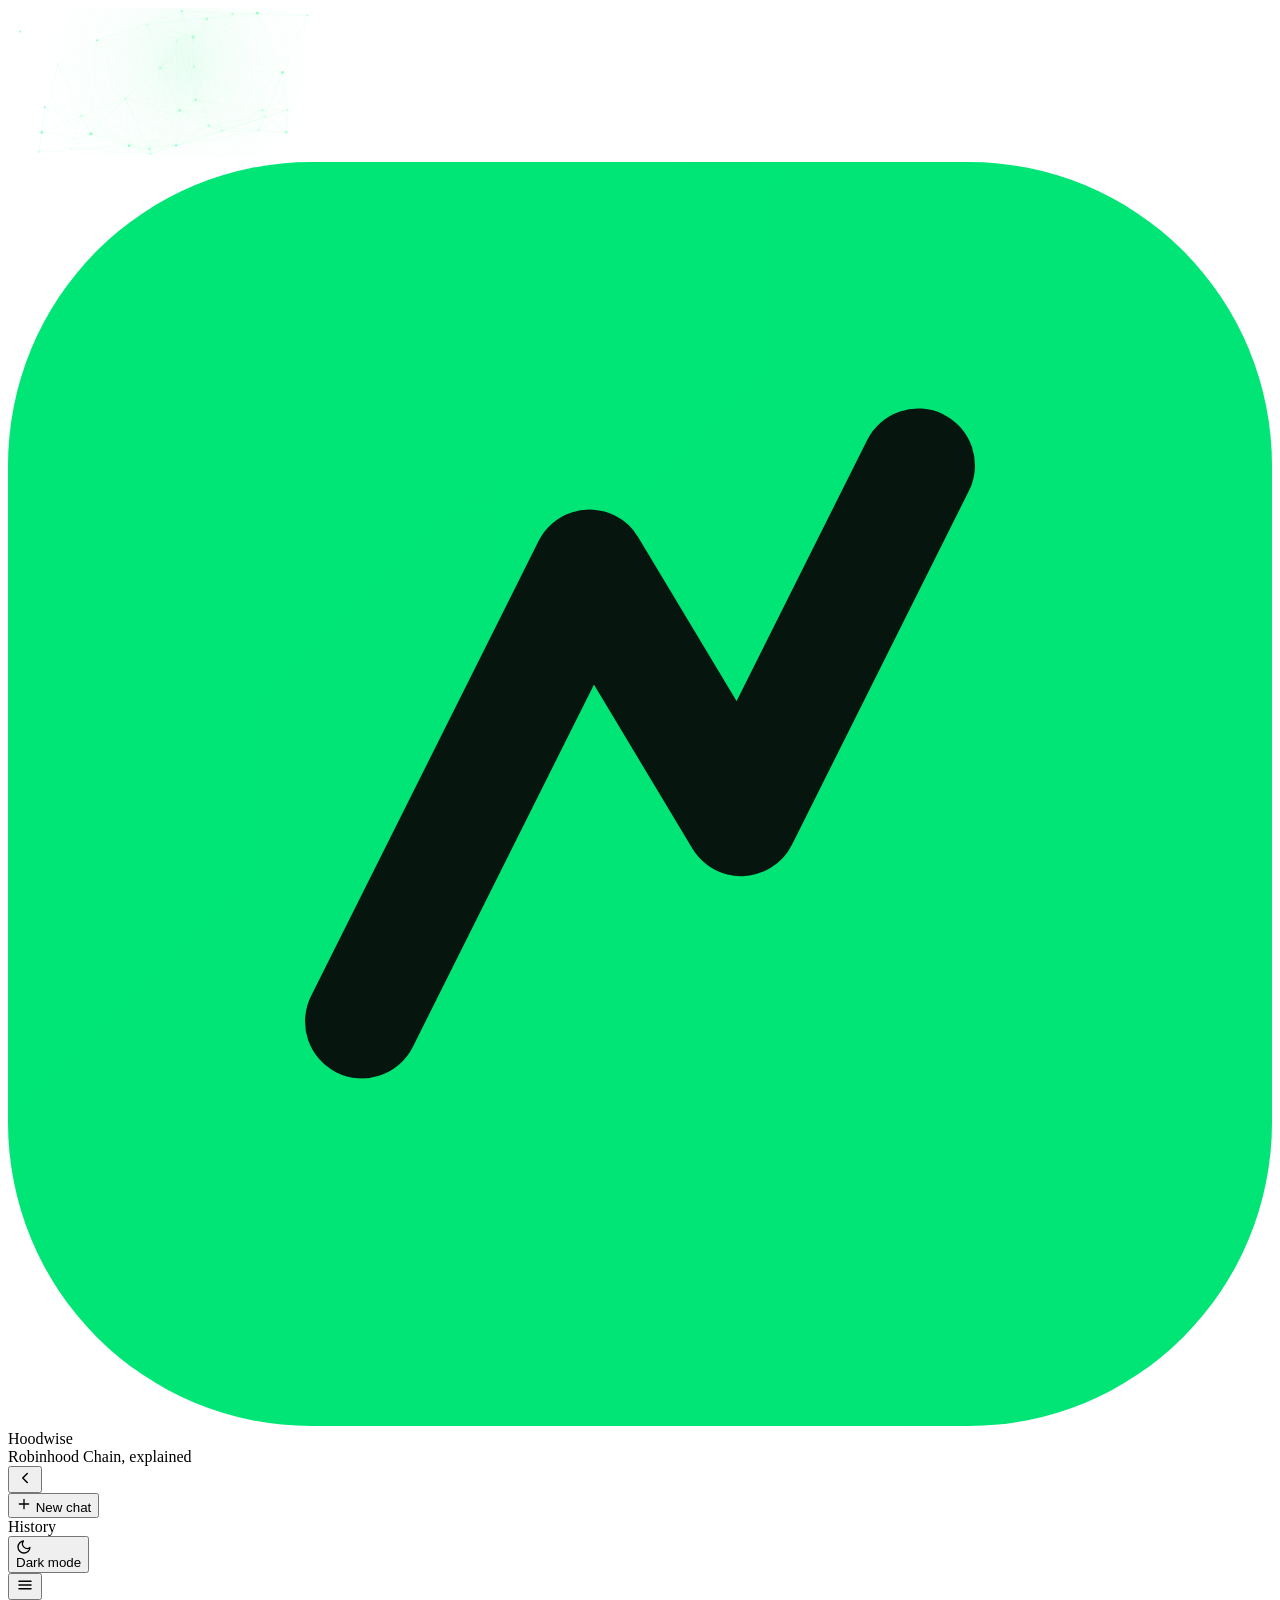
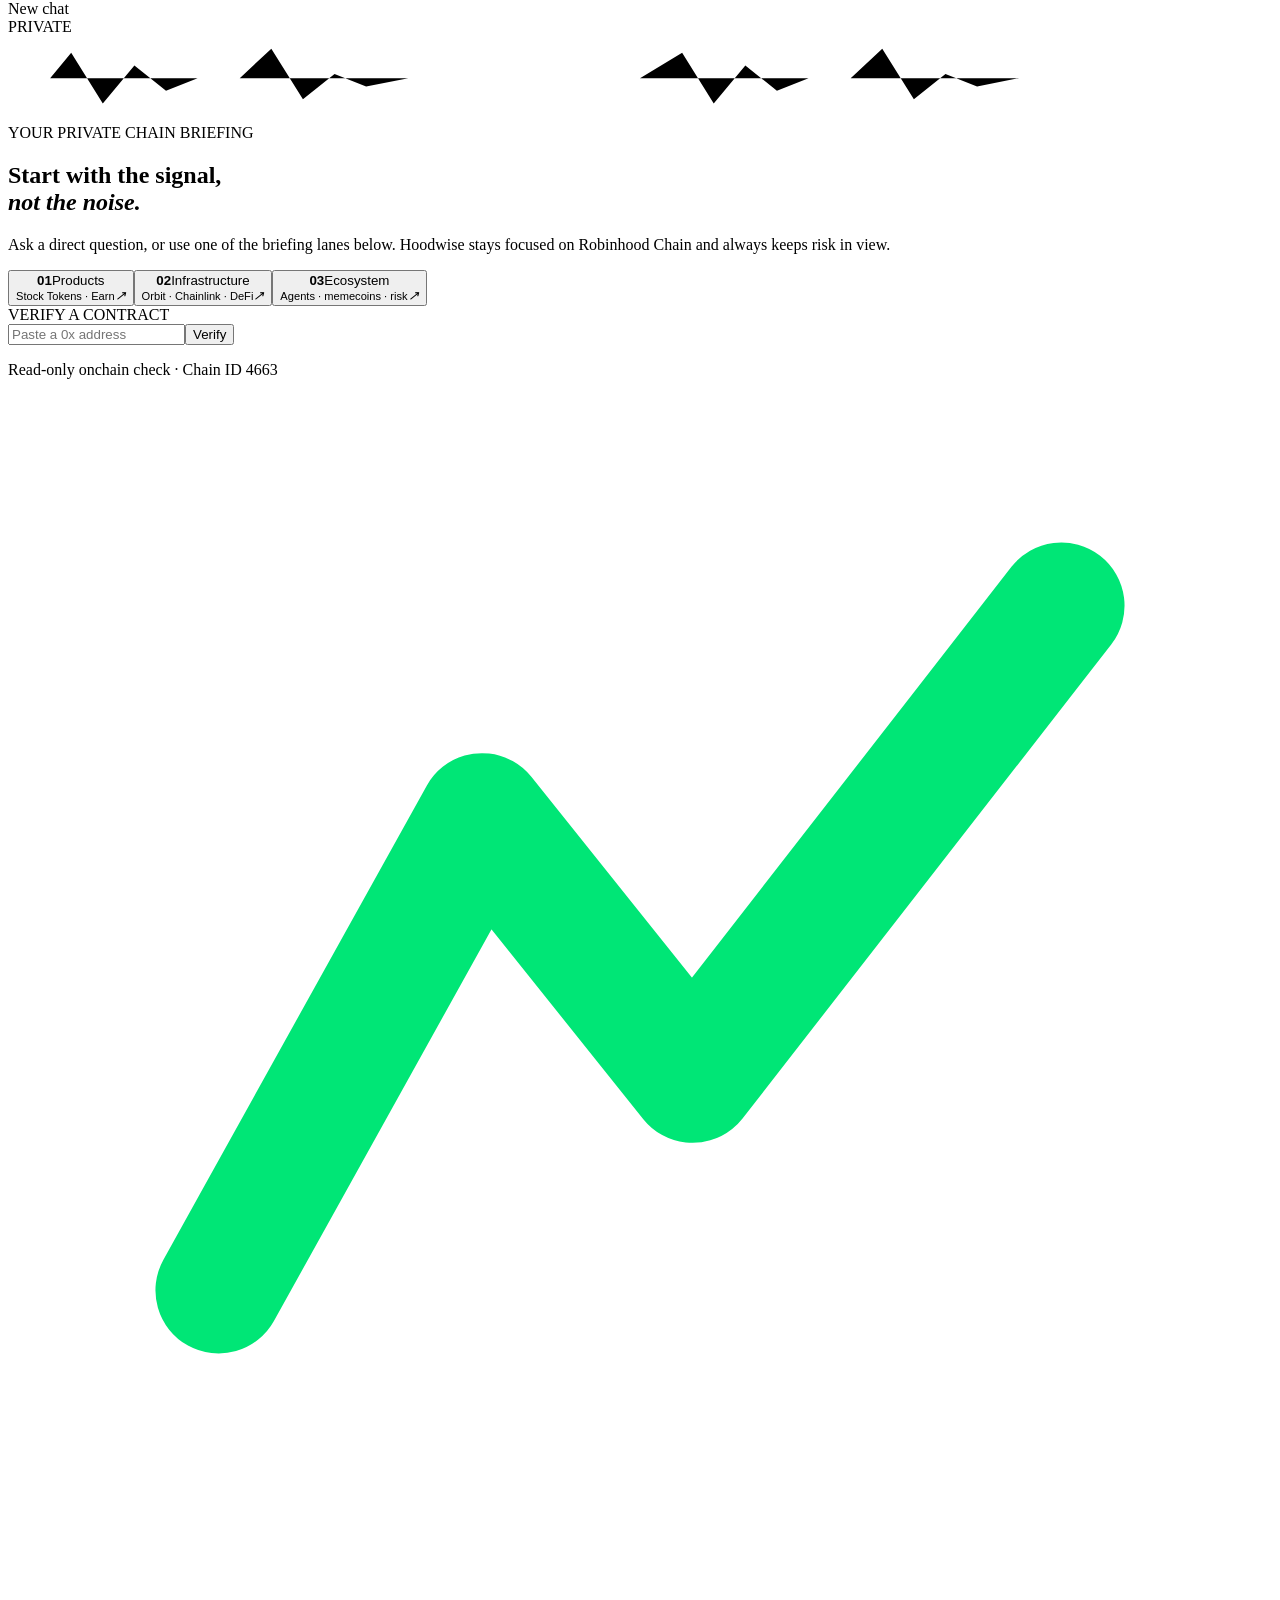
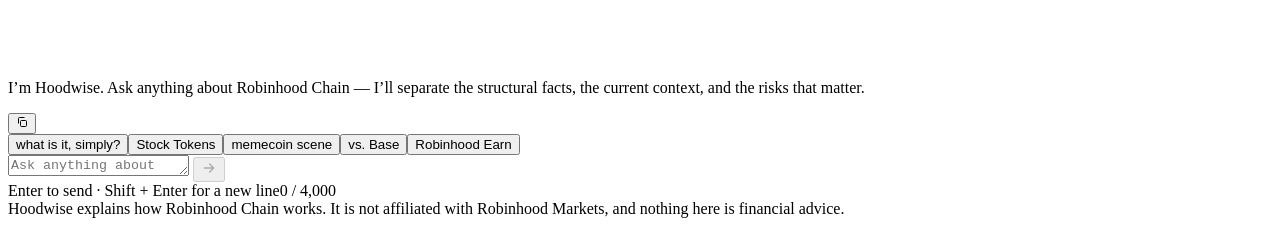
==== app/index.html @ b8c219e7 "Rename app.html to index.html" ====
<!DOCTYPE html>
<html lang="en" data-theme="dark">
<head>
<meta charset="UTF-8">
<meta name="viewport" content="width=device-width, initial-scale=1.0">
<meta name="virtual-protocol-site-verification" content="a6fea4a7f49a539a89cbaa86d7458dba">
<title>Hoodwise — Understand Robinhood Chain</title>
<link rel="icon" href="/hoodwise-mark.svg" type="image/svg+xml">
<link rel="preconnect" href="https://fonts.googleapis.com">
<link href="https://fonts.googleapis.com/css2?family=Space+Grotesk:wght@400;500;600;700&family=Inter:wght@400;500;600&family=JetBrains+Mono:wght@400;500&display=swap" rel="stylesheet">
<link rel="stylesheet" href="/shared.css">
<link rel="stylesheet" href="/styles.css">
<meta property="og:type" content="website">
<meta property="og:site_name" content="Hoodwise">
<meta property="og:title" content="Hoodwise — Your AI guide to Robinhood Chain">
<meta property="og:description" content="Ask clear, source-grounded questions about Robinhood Chain.">
<meta property="og:url" content="https://hoodwise.xyz/app">
<meta property="og:image" content="https://hoodwise.xyz/hoodwise-banner.png">
<meta property="og:image:alt" content="Hoodwise — Your AI guide to Robinhood Chain">
<meta name="twitter:card" content="summary_large_image">
<meta name="twitter:title" content="Hoodwise — Your AI guide to Robinhood Chain">
<meta name="twitter:description" content="Ask clear, source-grounded questions about Robinhood Chain.">
<meta name="twitter:image" content="https://hoodwise.xyz/hoodwise-banner.png"></head>
<body>
  <script src="/cursor.js"></script>
  <div class="app" id="app">
    <canvas class="ambient-field" id="ambientField" aria-hidden="true"></canvas>

    <!-- Sidebar -->
    <aside class="sidebar" id="sidebar">
      <div class="sidebar-header">
        <div class="brand">
          <a href="/" class="brand-home-link" title="Back to Hoodwise home" data-transition>
          <svg class="brand-mark" viewBox="0 0 100 100" aria-hidden="true">
            <rect width="100" height="100" rx="24" fill="url(#g1)"/>
            <path d="M28 68 L46 32 L58 52 L72 24" stroke="#06150e" stroke-width="9" fill="none" stroke-linecap="round" stroke-linejoin="round"/>
            <defs><linearGradient id="g1" x1="0" y1="0" x2="100" y2="100">
              <stop offset="0%" stop-color="#00e676"/>
              <stop offset="100%" stop-color="#0a5c34"/>
            </linearGradient></defs>
          </svg>
          </a>
          <div>
            <div class="brand-name">Hoodwise</div>
            <div class="brand-tag">Robinhood Chain, explained</div>
          </div>
        </div>
        <button class="icon-btn" id="collapseBtn" title="Collapse sidebar" aria-label="Collapse sidebar">
          <svg viewBox="0 0 24 24" width="18" height="18"><path d="M15 6l-6 6 6 6" stroke="currentColor" stroke-width="2" fill="none" stroke-linecap="round" stroke-linejoin="round"/></svg>
        </button>
      </div>

      <button class="new-chat-btn" id="newChatBtn">
        <svg viewBox="0 0 24 24" width="16" height="16"><path d="M12 5v14M5 12h14" stroke="currentColor" stroke-width="2" stroke-linecap="round"/></svg>
        New chat
      </button>

      <div class="history-label">History</div>
      <div class="history-list" id="historyList"></div>

      <div class="sidebar-footer">
        <button class="theme-toggle" id="themeToggle" title="Toggle theme">
          <svg id="themeIconMoon" viewBox="0 0 24 24" width="16" height="16"><path d="M21 12.8A9 9 0 1 1 11.2 3a7 7 0 0 0 9.8 9.8z" stroke="currentColor" stroke-width="2" fill="none" stroke-linecap="round" stroke-linejoin="round"/></svg>
          <svg id="themeIconSun" viewBox="0 0 24 24" width="16" height="16" style="display:none"><circle cx="12" cy="12" r="4" stroke="currentColor" stroke-width="2" fill="none"/><path d="M12 2v2M12 20v2M4.9 4.9l1.4 1.4M17.7 17.7l1.4 1.4M2 12h2M20 12h2M4.9 19.1l1.4-1.4M17.7 6.3l1.4-1.4" stroke="currentColor" stroke-width="2" stroke-linecap="round"/></svg>
          <span id="themeLabel">Dark mode</span>
        </button>
      </div>
    </aside>

    <!-- Main -->
    <main class="main">
      <header class="topbar">
        <button class="icon-btn mobile-only" id="expandBtn" title="Show history" aria-label="Show history">
          <svg viewBox="0 0 24 24" width="18" height="18"><path d="M4 7h16M4 12h16M4 17h16" stroke="currentColor" stroke-width="2" stroke-linecap="round"/></svg>
        </button>
        <div class="topbar-title">
          <span id="conversationTitle">New chat</span>
        </div>
        <div class="topbar-presence" aria-label="Private browser session"><i></i><span>PRIVATE</span></div>
        <div class="ledger" aria-hidden="true">
          <svg viewBox="0 0 600 40" preserveAspectRatio="none">
            <g class="ledger-track">
              <path d="M0,20 L20,20 L30,8 L45,32 L60,14 L75,26 L90,20 L110,20 L125,6 L140,30 L155,18 L170,24 L190,20 L300,20 L320,8 L335,32 L350,14 L365,26 L380,20 L400,20 L415,6 L430,30 L445,18 L460,24 L480,20 L600,20"/>
              <path d="M0,20 L20,20 L30,8 L45,32 L60,14 L75,26 L90,20 L110,20 L125,6 L140,30 L155,18 L170,24 L190,20 L300,20 L320,8 L335,32 L350,14 L365,26 L380,20 L400,20 L415,6 L430,30 L445,18 L460,24 L480,20 L600,20" transform="translate(600,0)"/>
            </g>
          </svg>
        </div>
      </header>

      <div class="messages" id="messages"></div>

      <div class="chips" id="chips">
        <button class="chip" data-q="What is Robinhood Chain in simple terms?">what is it, simply?</button>
        <button class="chip" data-q="What are Stock Tokens and how do they work?">Stock Tokens</button>
        <button class="chip" data-q="Tell me about the memecoin scene on Robinhood Chain">memecoin scene</button>
        <button class="chip" data-q="How is Robinhood Chain different from Base?">vs. Base</button>
        <button class="chip" data-q="What is Robinhood Earn and is it safe?">Robinhood Earn</button>
      </div>

      <form class="inputbar" id="inputForm">
        <textarea class="input" id="input" rows="1" maxlength="4000" aria-describedby="composerMeta" placeholder="Ask anything about Robinhood Chain..."></textarea>
        <button class="send-btn" id="sendBtn" type="submit" aria-label="Send message">
          <svg viewBox="0 0 24 24" width="16" height="16"><path d="M5 12h14M13 6l6 6-6 6" stroke="currentColor" stroke-width="2" fill="none" stroke-linecap="round" stroke-linejoin="round"/></svg>
        </button>
      </form>
      <div class="composer-meta" id="composerMeta"><span>Enter to send · Shift + Enter for a new line</span><span id="charCount">0 / 4,000</span></div>
      <div class="disclaimer">Hoodwise explains how Robinhood Chain works. It is not affiliated with Robinhood Markets, and nothing here is financial advice.</div>
    </main>
  </div>

  <div class="hw-page-transition" id="pageTransition"></div>
  <div class="interaction-status" id="interactionStatus" role="status" aria-live="polite"></div>
  <script src="/app.js"></script>
</body>
</html>
---- shared.css ----
/* Custom cursor — only active when hw-custom-cursor class is set by cursor.js
   (i.e. never on touch devices, never when reduced-motion is requested) */
.hw-custom-cursor, .hw-custom-cursor * { cursor: none !important; }

.hw-cursor-dot, .hw-cursor-ring {
  position: fixed;
  top: 0; left: 0;
  pointer-events: none;
  z-index: 9999;
  border-radius: 50%;
  transform: translate(-100px, -100px);
  will-change: transform;
}
.hw-cursor-dot {
  width: 6px; height: 6px;
  background: var(--primary, #00e676);
  margin: -3px 0 0 -3px;
  box-shadow: 0 0 10px rgba(0,230,118,0.7);
}
.hw-cursor-ring {
  width: 34px; height: 34px;
  margin: -17px 0 0 -17px;
  border: 1.5px solid rgba(0,230,118,0.55);
  transition: width 0.2s ease, height 0.2s ease, margin 0.2s ease, border-color 0.2s ease, background 0.2s ease;
}
.hw-cursor-ring.hw-cursor-hover {
  width: 52px; height: 52px;
  margin: -26px 0 0 -26px;
  background: rgba(0,230,118,0.08);
  border-color: var(--primary, #00e676);
}
.hw-cursor-ring.hw-cursor-down {
  width: 26px; height: 26px;
  margin: -13px 0 0 -13px;
}

/* Reveal-on-scroll utility, used across the landing page */
.hw-reveal {
  opacity: 0;
  transform: translateY(22px);
  transition: opacity 0.7s cubic-bezier(0.16,1,0.3,1), transform 0.7s cubic-bezier(0.16,1,0.3,1);
}
.hw-reveal.hw-visible {
  opacity: 1;
  transform: translateY(0);
}
@media (prefers-reduced-motion: reduce) {
  .hw-reveal { opacity: 1; transform: none; transition: none; }
}

/* Smooth fade transition when navigating between landing <-> app */
.hw-page-transition {
  position: fixed; inset: 0; z-index: 9998;
  background: var(--bg, #060f0b);
  opacity: 0;
  pointer-events: none;
  transition: opacity 0.38s ease;
}
.hw-page-transition.hw-transition-active {
  opacity: 1;
  pointer-events: all;
}

/* Page load fade-in (avoids an abrupt flash when a page is entered via transition) */
body { animation: hwPageIn 0.35s ease; }
@keyframes hwPageIn { from { opacity: 0; } to { opacity: 1; } }

/* Keyboard-accessible focus states, styled to match the brand rather than the
   browser default, visible only for keyboard users (not on mouse click) */
:focus { outline: none; }
:focus-visible {
  outline: 2px solid var(--primary, #00e676);
  outline-offset: 2px;
  border-radius: 4px;
}
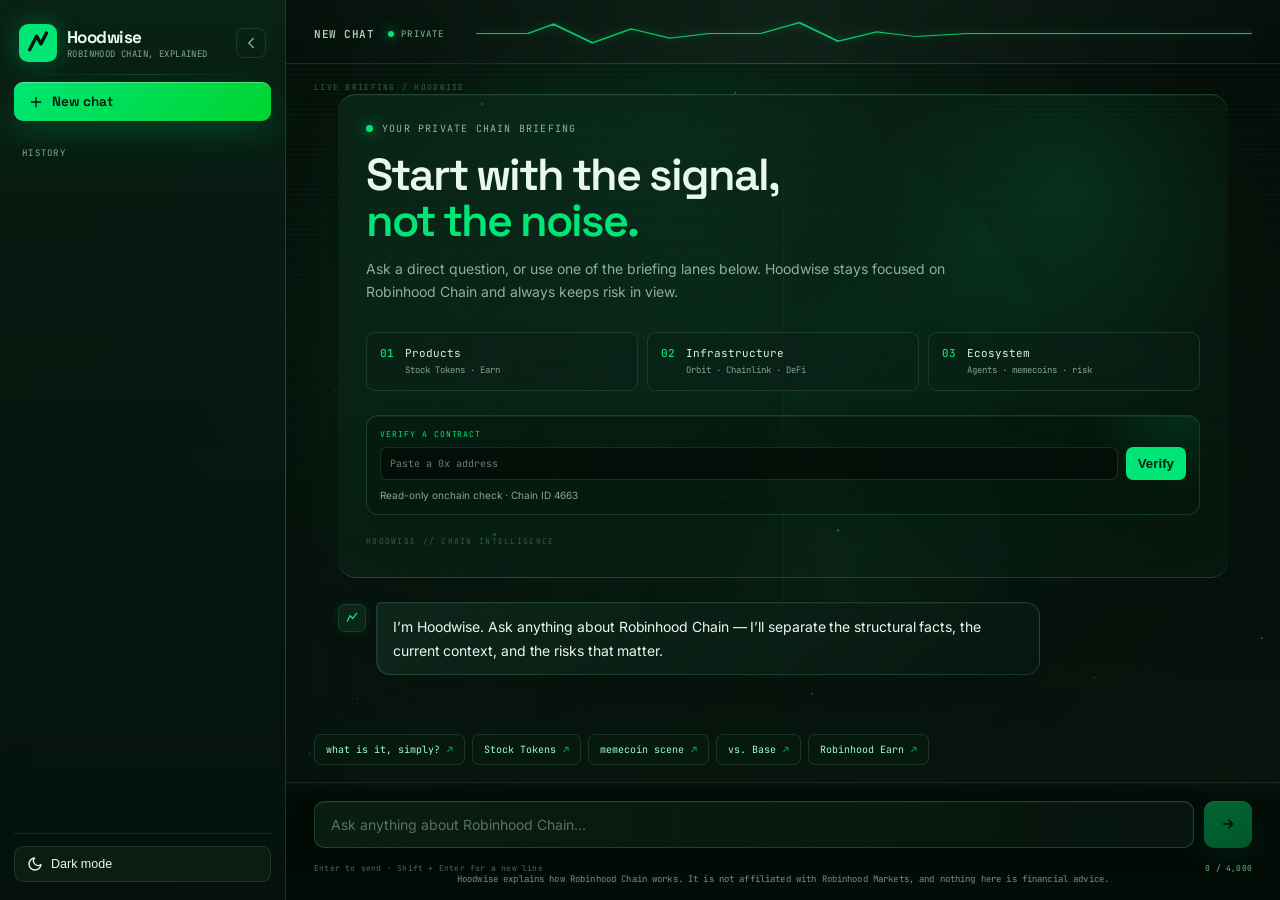
==== commit 54764ac4: "fix: use relative paths for styles.css and app.js" ====
--- a/app/index.html
+++ b/app/index.html
@@ -9,7 +9,7 @@
 <link rel="preconnect" href="https://fonts.googleapis.com">
 <link href="https://fonts.googleapis.com/css2?family=Space+Grotesk:wght@400;500;600;700&family=Inter:wght@400;500;600&family=JetBrains+Mono:wght@400;500&display=swap" rel="stylesheet">
 <link rel="stylesheet" href="/shared.css">
-<link rel="stylesheet" href="/styles.css">
+<link rel="stylesheet" href="./styles.css">
 <meta property="og:type" content="website">
 <meta property="og:site_name" content="Hoodwise">
 <meta property="og:title" content="Hoodwise — Your AI guide to Robinhood Chain">
@@ -110,6 +110,6 @@
 
   <div class="hw-page-transition" id="pageTransition"></div>
   <div class="interaction-status" id="interactionStatus" role="status" aria-live="polite"></div>
-  <script src="/app.js"></script>
+  <script src="./app.js"></script>
 </body>
 </html>
--- a/app/styles.css
+++ b/app/styles.css
@@ -0,0 +1,2805 @@
+* {
+    box-sizing: border-box;
+    margin: 0;
+    padding: 0;
+}
+
+:root[data-theme="dark"] {
+    --bg: #060f0b;
+    --bg-2: #0a1712;
+    --surface: #0d1c15;
+    --surface-2: #13291e;
+    --border: #1e3b2c;
+    --primary: #00e676;
+    --primary-dim: #00c805;
+    --mint: #9effcb;
+    --text: #eaf7f0;
+    --text-muted: #7fa695;
+    --shadow: 0 20px 60px rgba(0,0,0,0.45);
+}
+
+:root[data-theme="light"] {
+    --bg: #f4faf6;
+    --bg-2: #ffffff;
+    --surface: #ffffff;
+    --surface-2: #eaf6ef;
+    --border: #d4e9dd;
+    --primary: #00b34d;
+    --primary-dim: #00a344;
+    --mint: #0a8a4a;
+    --text: #0d2118;
+    --text-muted: #567a68;
+    --shadow: 0 12px 40px rgba(0,80,40,0.08);
+}
+
+html, body {
+    height: 100%;
+    background: var(--bg);
+    color: var(--text);
+    font-family: 'Inter', sans-serif;
+    transition: background 0.25s ease, color 0.25s ease;
+}
+
+.app {
+    display: flex;
+    height: 100vh;
+    overflow: hidden;
+}
+
+/* ================= Sidebar ================= */
+.sidebar {
+    width: 272px;
+    flex-shrink: 0;
+    background: var(--bg-2);
+    border-right: 1px solid var(--border);
+    display: flex;
+    flex-direction: column;
+    padding: 18px 14px;
+    transition: margin-left 0.25s ease;
+}
+
+.sidebar.collapsed {
+    margin-left: -272px;
+}
+
+.sidebar-header {
+    display: flex;
+    align-items: center;
+    justify-content: space-between;
+    padding: 4px 4px 18px;
+}
+
+.brand {
+    display: flex;
+    align-items: center;
+    gap: 10px;
+}
+
+.brand-mark {
+    width: 34px;
+    height: 34px;
+    filter: drop-shadow(0 0 12px rgba(0,230,118,0.3));
+}
+
+.brand-name {
+    font-family: 'Space Grotesk', sans-serif;
+    font-weight: 700;
+    font-size: 16px;
+    letter-spacing: -0.01em;
+}
+
+.brand-tag {
+    font-size: 11px;
+    color: var(--text-muted);
+    font-family: 'JetBrains Mono', monospace;
+}
+
+.icon-btn {
+    background: transparent;
+    border: 1px solid var(--border);
+    border-radius: 8px;
+    color: var(--text-muted);
+    width: 30px;
+    height: 30px;
+    display: flex;
+    align-items: center;
+    justify-content: center;
+    cursor: pointer;
+    transition: border-color 0.15s, color 0.15s;
+}
+
+.icon-btn:hover {
+    border-color: var(--primary-dim);
+    color: var(--primary);
+}
+
+.new-chat-btn {
+    display: flex;
+    align-items: center;
+    gap: 8px;
+    background: linear-gradient(135deg, var(--primary), var(--primary-dim));
+    color: #06150e;
+    border: none;
+    border-radius: 10px;
+    padding: 10px 14px;
+    font-family: 'Space Grotesk', sans-serif;
+    font-weight: 600;
+    font-size: 13.5px;
+    cursor: pointer;
+    margin-bottom: 16px;
+    transition: filter 0.15s, transform 0.1s;
+}
+
+.new-chat-btn:hover {
+    filter: brightness(1.08);
+}
+
+.new-chat-btn:active {
+    transform: scale(0.98);
+}
+
+.history-label {
+    font-family: 'JetBrains Mono', monospace;
+    font-size: 10.5px;
+    letter-spacing: 0.08em;
+    text-transform: uppercase;
+    color: var(--text-muted);
+    padding: 4px 8px 8px;
+}
+
+.history-list {
+    flex: 1;
+    overflow-y: auto;
+    display: flex;
+    flex-direction: column;
+    gap: 4px;
+}
+
+.history-item {
+    display: flex;
+    align-items: center;
+    justify-content: space-between;
+    gap: 6px;
+    padding: 9px 10px;
+    border-radius: 8px;
+    cursor: pointer;
+    font-size: 13px;
+    color: var(--text-muted);
+    transition: background 0.15s, color 0.15s;
+}
+
+.history-item:hover {
+    background: var(--surface-2);
+    color: var(--text);
+}
+
+.history-item.active {
+    background: var(--surface-2);
+    color: var(--primary);
+    border-left: 2px solid var(--primary);
+}
+
+.history-item .title {
+    overflow: hidden;
+    text-overflow: ellipsis;
+    white-space: nowrap;
+    flex: 1;
+}
+
+.history-item .delete-btn {
+    opacity: 0;
+    background: none;
+    border: none;
+    color: var(--text-muted);
+    cursor: pointer;
+    font-size: 14px;
+    flex-shrink: 0;
+    line-height: 1;
+}
+
+.history-item:hover .delete-btn {
+    opacity: 1;
+}
+
+.history-item .delete-btn:hover {
+    color: #ff6b6b;
+}
+
+.history-empty {
+    color: var(--text-muted);
+    font-size: 12.5px;
+    padding: 10px;
+    font-style: italic;
+}
+
+.sidebar-footer {
+    padding-top: 12px;
+    border-top: 1px solid var(--border);
+    margin-top: 8px;
+}
+
+.theme-toggle {
+    display: flex;
+    align-items: center;
+    gap: 8px;
+    width: 100%;
+    background: var(--surface);
+    border: 1px solid var(--border);
+    border-radius: 9px;
+    padding: 9px 12px;
+    color: var(--text);
+    font-size: 12.5px;
+    cursor: pointer;
+    transition: border-color 0.15s;
+}
+
+.theme-toggle:hover {
+    border-color: var(--primary-dim);
+}
+
+/* ================= Main ================= */
+.main {
+    flex: 1;
+    display: flex;
+    flex-direction: column;
+    min-width: 0;
+}
+
+.topbar {
+    display: flex;
+    align-items: center;
+    gap: 14px;
+    padding: 16px 24px 10px;
+    border-bottom: 1px solid var(--border);
+    flex-shrink: 0;
+}
+
+.mobile-only {
+    display: none;
+}
+
+.topbar-title {
+    font-family: 'Space Grotesk', sans-serif;
+    font-weight: 600;
+    font-size: 14.5px;
+    color: var(--text-muted);
+    white-space: nowrap;
+    overflow: hidden;
+    text-overflow: ellipsis;
+}
+
+/* Signature "pulse ledger" animation strip */
+.ledger {
+    flex: 1;
+    height: 28px;
+    overflow: hidden;
+}
+
+.ledger svg {
+    width: 200%;
+    height: 100%;
+    display: block;
+}
+
+.ledger path {
+    fill: none;
+    stroke: var(--primary);
+    stroke-width: 1.5;
+    filter: drop-shadow(0 0 4px rgba(0,230,118,0.5));
+}
+
+.ledger-track {
+    animation: scrollLedger 9s linear infinite;
+}
+
+@keyframes scrollLedger {
+    from {
+        transform: translateX(0);
+    }
+
+    to {
+        transform: translateX(-50%);
+    }
+}
+
+.messages {
+    flex: 1;
+    overflow-y: auto;
+    padding: 22px 24px 10px;
+    display: flex;
+    flex-direction: column;
+    gap: 16px;
+    scroll-behavior: smooth;
+}
+
+.messages::-webkit-scrollbar {
+    width: 6px;
+}
+
+.messages::-webkit-scrollbar-thumb {
+    background: var(--border);
+    border-radius: 3px;
+}
+
+.brand-home-link {
+    display: flex;
+    line-height: 0;
+}
+
+.brand-home-link .brand-mark {
+    transition: transform 0.2s ease, filter 0.2s ease;
+}
+
+.brand-home-link:hover .brand-mark {
+    transform: scale(1.06);
+    filter: drop-shadow(0 0 16px rgba(0,230,118,0.5));
+}
+
+.row {
+    display: flex;
+    gap: 10px;
+    max-width: 100%;
+    animation: riseIn 0.45s cubic-bezier(0.16,1,0.3,1);
+}
+
+@keyframes riseIn {
+    from {
+        opacity: 0;
+        transform: translateY(10px) scale(0.99);
+    }
+
+    to {
+        opacity: 1;
+        transform: translateY(0) scale(1);
+    }
+}
+
+.row.user {
+    justify-content: flex-end;
+}
+
+.avatar {
+    width: 28px;
+    height: 28px;
+    border-radius: 8px;
+    background: var(--surface-2);
+    border: 1px solid var(--border);
+    flex-shrink: 0;
+    display: flex;
+    align-items: center;
+    justify-content: center;
+    margin-top: 2px;
+}
+
+.avatar svg {
+    width: 14px;
+    height: 14px;
+}
+
+.bubble {
+    max-width: 74%;
+    padding: 12px 15px;
+    border-radius: 13px;
+    font-size: 14.5px;
+    line-height: 1.6;
+    white-space: pre-wrap;
+    box-shadow: var(--shadow);
+}
+
+.row.bot .bubble {
+    background: var(--surface);
+    border: 1px solid var(--border);
+    border-left: 2px solid var(--primary-dim);
+    border-radius: 4px 13px 13px 13px;
+    position: relative;
+    padding-right: 34px;
+}
+
+.copy-btn {
+    position: absolute;
+    top: 8px;
+    right: 8px;
+    width: 22px;
+    height: 22px;
+    display: flex;
+    align-items: center;
+    justify-content: center;
+    background: transparent;
+    border: 1px solid transparent;
+    border-radius: 6px;
+    color: var(--text-muted);
+    cursor: pointer;
+    opacity: 0;
+    transition: opacity 0.15s, border-color 0.15s, color 0.15s;
+}
+
+.row.bot .bubble:hover .copy-btn {
+    opacity: 1;
+}
+
+.copy-btn:hover {
+    border-color: var(--border);
+    color: var(--primary);
+}
+
+.copy-btn.copied {
+    color: var(--primary);
+    opacity: 1;
+}
+
+.row.user .bubble {
+    background: linear-gradient(135deg, rgba(0,230,118,0.16), rgba(0,230,118,0.05));
+    border: 1px solid rgba(0,230,118,0.3);
+    border-radius: 13px 4px 13px 13px;
+    color: var(--mint);
+    box-shadow: none;
+}
+
+.sources {
+    display: flex;
+    flex-wrap: wrap;
+    gap: 6px;
+    margin-top: 9px;
+}
+
+.source-chip {
+    display: inline-flex;
+    align-items: center;
+    gap: 5px;
+    font-family: 'JetBrains Mono', monospace;
+    font-size: 10.5px;
+    padding: 5px 9px;
+    border-radius: 20px;
+    background: var(--surface-2);
+    border: 1px solid var(--border);
+    color: var(--primary);
+    text-decoration: none;
+    transition: border-color 0.15s;
+}
+
+.source-chip:hover {
+    border-color: var(--primary-dim);
+}
+
+/* Thinking indicator: waveform pulse, not dots/spinner */
+.thinking {
+    display: flex;
+    align-items: center;
+    gap: 8px;
+    padding: 3px 2px;
+}
+
+.thinking svg {
+    width: 48px;
+    height: 18px;
+}
+
+.thinking path {
+    fill: none;
+    stroke: var(--primary);
+    stroke-width: 2;
+    stroke-linecap: round;
+    stroke-dasharray: 40;
+    animation: thinkPulse 1.1s ease-in-out infinite;
+    filter: drop-shadow(0 0 5px rgba(0,230,118,0.6));
+}
+
+@keyframes thinkPulse {
+    0% {
+        stroke-dashoffset: 40;
+        opacity: 0.35;
+    }
+
+    50% {
+        stroke-dashoffset: 0;
+        opacity: 1;
+    }
+
+    100% {
+        stroke-dashoffset: -40;
+        opacity: 0.35;
+    }
+}
+
+.thinking-label {
+    font-family: 'JetBrains Mono', monospace;
+    font-size: 11px;
+    color: var(--text-muted);
+}
+
+.chips {
+    display: flex;
+    flex-wrap: wrap;
+    gap: 8px;
+    padding: 4px 24px 14px;
+    flex-shrink: 0;
+}
+
+.chip {
+    font-family: 'JetBrains Mono', monospace;
+    font-size: 11.5px;
+    padding: 7px 13px;
+    border-radius: 20px;
+    background: var(--surface);
+    border: 1px solid var(--border);
+    color: var(--mint);
+    cursor: pointer;
+    transition: border-color 0.15s, background 0.15s, transform 0.1s;
+}
+
+.chip:hover {
+    border-color: var(--primary-dim);
+    background: var(--surface-2);
+}
+
+.chip:active {
+    transform: scale(0.97);
+}
+
+.inputbar {
+    display: flex;
+    gap: 10px;
+    padding: 12px 24px;
+    border-top: 1px solid var(--border);
+    flex-shrink: 0;
+}
+
+.input {
+    flex: 1;
+    background: var(--surface);
+    border: 1px solid var(--border);
+    border-radius: 13px;
+    padding: 13px 15px;
+    color: var(--text);
+    font-family: 'Inter', sans-serif;
+    font-size: 14px;
+    outline: none;
+    resize: none;
+    max-height: 140px;
+    transition: border-color 0.15s;
+}
+
+.input:focus {
+    border-color: var(--primary-dim);
+}
+
+.send-btn {
+    background: linear-gradient(135deg, var(--primary), var(--primary-dim));
+    color: #06150e;
+    border: none;
+    border-radius: 13px;
+    width: 46px;
+    display: flex;
+    align-items: center;
+    justify-content: center;
+    cursor: pointer;
+    transition: filter 0.15s, transform 0.1s;
+    flex-shrink: 0;
+}
+
+.send-btn:hover {
+    filter: brightness(1.08);
+}
+
+.send-btn:active {
+    transform: scale(0.95);
+}
+
+.send-btn:disabled {
+    opacity: 0.4;
+    cursor: not-allowed;
+}
+
+.disclaimer {
+    text-align: center;
+    font-size: 11px;
+    color: var(--text-muted);
+    padding: 0 24px 14px;
+    flex-shrink: 0;
+}
+
+/* ================= Mobile ================= */
+@media (max-width: 780px) {
+    .sidebar {
+        position: fixed;
+        z-index: 20;
+        height: 100vh;
+        box-shadow: var(--shadow);
+    }
+
+    .sidebar.collapsed {
+        margin-left: -272px;
+    }
+
+    .sidebar:not(.collapsed) {
+        margin-left: 0;
+    }
+
+    .mobile-only {
+        display: flex;
+    }
+
+    .bubble {
+        max-width: 88%;
+    }
+}
+
+/* ===== Hoodwise briefing interface refinement ===== */
+:root[data-theme="dark"] {
+    --bg: #050d09;
+    --bg-2: #08150f;
+    --surface: rgba(13,31,22,.86);
+    --surface-2: #10251a;
+    --border: rgba(130,211,160,.16);
+    --text-muted: #86a895;
+    --shadow: 0 24px 70px rgba(0,0,0,.34);
+}
+
+.app {
+    background: radial-gradient(900px 560px at 62% 15%, rgba(0,230,118,.055), transparent 64%), var(--bg);
+}
+
+.sidebar {
+    width: 286px;
+    padding: 18px 14px;
+    background: linear-gradient(180deg, rgba(8,22,15,.98), rgba(6,14,10,.98));
+    border-color: rgba(142,231,176,.14);
+}
+
+.sidebar.collapsed {
+    margin-left: -286px;
+}
+
+.brand-mark {
+    width: 38px;
+    height: 38px
+}
+
+.brand-name {
+    font-size: 17px;
+    letter-spacing: -.03em
+}
+
+.brand-tag {
+    font-size: 9px;
+    letter-spacing: .045em;
+    text-transform: uppercase;
+    line-height: 1.4
+}
+
+.sidebar-header {
+    padding: 6px 5px 20px
+}
+
+.new-chat-btn {
+    border-radius: 9px;
+    box-shadow: 0 12px 30px rgba(0,230,118,.12);
+    padding: 11px 14px
+}
+
+.history-label {
+    font-size: 9px;
+    letter-spacing: .14em;
+    padding-top: 10px
+}
+
+.history-item {
+    border: 1px solid transparent;
+    border-radius: 8px
+}
+
+.history-item.active {
+    border-color: rgba(0,230,118,.17);
+    border-left: 2px solid var(--primary)
+}
+
+.sidebar-footer {
+    border-color: rgba(142,231,176,.12)
+}
+
+.main {
+    position: relative;
+}
+
+.main::before {
+    content: '';
+    position: absolute;
+    inset: 0;
+    pointer-events: none;
+    background: linear-gradient(180deg,rgba(0,230,118,.025),transparent 22%);
+}
+
+.topbar {
+    position: relative;
+    padding: 15px 28px 11px;
+    border-color: rgba(142,231,176,.13);
+    background: rgba(5,13,9,.38)
+}
+
+.topbar-title {
+    font: 600 11px 'JetBrains Mono',monospace;
+    letter-spacing: .08em;
+    text-transform: uppercase;
+    color: #b1cfbd
+}
+
+.ledger {
+    height: 31px
+}
+
+.ledger path {
+    stroke-width: 1.3;
+    opacity: .84
+}
+
+.messages {
+    position: relative;
+    padding: 42px clamp(24px,5vw,76px) 16px;
+    gap: 18px
+}
+
+.row {
+    max-width: 890px
+}
+
+.row.bot .bubble {
+    background: linear-gradient(145deg,rgba(16,40,28,.88),rgba(9,24,17,.88));
+    border-left-color: var(--primary);
+    border-radius: 5px 14px 14px 14px
+}
+
+.bubble {
+    font-size: 14px;
+    line-height: 1.68
+}
+
+.avatar {
+    background: rgba(16,41,29,.84);
+    border-color: rgba(0,230,118,.18);
+    border-radius: 7px
+}
+
+.row.user .bubble {
+    background: linear-gradient(145deg,rgba(0,230,118,.18),rgba(0,230,118,.055));
+}
+
+.welcome-brief {
+    max-width: 890px;
+    padding: 16px 0 23px;
+    border-bottom: 1px solid rgba(142,231,176,.13);
+    margin-bottom: 2px
+}
+
+.welcome-eyebrow {
+    display: flex;
+    align-items: center;
+    gap: 9px;
+    color: #8cb9a0;
+    font: 10px 'JetBrains Mono',monospace;
+    letter-spacing: .12em
+}
+
+.welcome-eyebrow span {
+    width: 7px;
+    height: 7px;
+    border-radius: 50%;
+    background: var(--primary);
+    box-shadow: 0 0 14px var(--primary)
+}
+
+.welcome-brief h1 {
+    font: 600 clamp(30px,3.5vw,48px)/1.02 'Space Grotesk',sans-serif;
+    letter-spacing: -.045em;
+    margin: 17px 0 14px
+}
+
+.welcome-brief h1 em {
+    font-style: normal;
+    color: var(--primary)
+}
+
+.welcome-brief>p {
+    max-width: 610px;
+    color: #8eb09d;
+    font-size: 14px;
+    line-height: 1.65
+}
+
+.welcome-lanes {
+    display: grid;
+    grid-template-columns: repeat(3,1fr);
+    gap: 9px;
+    margin-top: 28px
+}
+
+.welcome-lanes>div {
+    display: flex;
+    gap: 11px;
+    padding: 13px;
+    border: 1px solid rgba(142,231,176,.14);
+    border-radius: 9px;
+    background: rgba(12,31,22,.55);
+    color: #d6f5e0;
+    font: 11px 'JetBrains Mono',monospace;
+    line-height: 1.45
+}
+
+.welcome-lanes b {
+    color: var(--primary);
+    font-weight: 500
+}
+
+.welcome-lanes small {
+    color: #7fa493;
+    font-size: 9px
+}
+
+.chips {
+    position: relative;
+    padding: 8px clamp(24px,5vw,76px) 17px;
+    gap: 7px
+}
+
+.chip {
+    border-radius: 7px;
+    padding: 8px 11px;
+    font-size: 10px;
+    background: rgba(14,35,25,.76);
+    border-color: rgba(142,231,176,.15)
+}
+
+.inputbar {
+    position: relative;
+    padding: 13px clamp(24px,5vw,76px) 10px;
+    border-color: rgba(142,231,176,.14);
+    background: rgba(5,13,9,.6)
+}
+
+.input {
+    border-radius: 10px;
+    padding: 14px 16px;
+    background: rgba(13,31,22,.9);
+    box-shadow: inset 0 0 0 1px rgba(0,230,118,.018)
+}
+
+.send-btn {
+    width: 48px;
+    border-radius: 10px;
+    box-shadow: 0 12px 27px rgba(0,230,118,.14)
+}
+
+.disclaimer {
+    position: relative;
+    font: 9px 'JetBrains Mono',monospace;
+    letter-spacing: .015em;
+    padding-bottom: 14px;
+    color: #71907f
+}
+
+@media(max-width: 780px) {
+    .sidebar {
+        width:286px
+    }
+
+    .sidebar.collapsed {
+        margin-left: -286px
+    }
+
+    .messages {
+        padding: 28px 18px 12px
+    }
+
+    .welcome-brief h1 {
+        font-size: 32px
+    }
+
+    .welcome-lanes {
+        grid-template-columns: 1fr
+    }
+
+    .chips,.inputbar {
+        padding-left: 18px;
+        padding-right: 18px
+    }
+
+    .topbar {
+        padding: 14px 18px
+    }
+
+    .bubble {
+        max-width: 90%
+    }
+}
+
+/* ===== Interaction polish: motion, readable answer surfaces, tactile controls ===== */
+.main::after {
+    content: '';
+    position: absolute;
+    inset: 0;
+    pointer-events: none;
+    opacity: .28;
+    background-image: linear-gradient(rgba(100,255,166,.045) 1px,transparent 1px),linear-gradient(90deg,rgba(100,255,166,.04) 1px,transparent 1px);
+    background-size: 48px 48px;
+    mask-image: linear-gradient(to bottom,black,transparent 64%);
+}
+
+.messages > *, .chips, .inputbar, .disclaimer {
+    z-index: 1;
+}
+
+.row {
+    animation: messageArrival .54s cubic-bezier(.16,1,.3,1);
+    transform-origin: 20% 100%;
+}
+
+.row.user {
+    transform-origin: 80% 100%;
+}
+
+@keyframes messageArrival {
+    from {
+        opacity: 0;
+        transform: translateY(14px) scale(.985);
+        filter: blur(3px);
+    }
+
+    to {
+        opacity: 1;
+        transform: translateY(0) scale(1);
+        filter: blur(0);
+    }
+}
+
+.row.bot .bubble {
+    overflow: hidden;
+    box-shadow: 0 18px 46px rgba(0,0,0,.22), inset 0 1px 0 rgba(214,255,229,.035);
+    transition: transform .28s ease, border-color .28s ease, box-shadow .28s ease;
+}
+
+.row.bot .bubble:hover {
+    transform: translateY(-2px);
+    border-color: rgba(67,255,142,.38);
+    box-shadow: 0 24px 56px rgba(0,0,0,.29),0 0 0 1px rgba(0,230,118,.045) inset;
+}
+
+.row.bot .bubble::before {
+    content: '';
+    position: absolute;
+    inset: 0;
+    pointer-events: none;
+    background: linear-gradient(115deg,transparent 14%,rgba(129,255,181,.055) 42%,transparent 58%);
+    transform: translateX(-125%);
+    transition: transform .7s cubic-bezier(.16,1,.3,1);
+}
+
+.row.bot .bubble:hover::before {
+    transform: translateX(125%);
+}
+
+.streaming-bubble::after {
+    content: '';
+    display: inline-block;
+    width: 6px;
+    height: 1.05em;
+    margin-left: 4px;
+    vertical-align: -2px;
+    border-radius: 2px;
+    background: var(--primary);
+    box-shadow: 0 0 14px var(--primary);
+    animation: streamCaret .8s steps(1) infinite;
+}
+
+@keyframes streamCaret {
+    50% {
+        opacity: 0;
+    }
+}
+
+.message-content {
+    position: relative;
+    z-index: 1;
+}
+
+.message-content p {
+    margin: 0;
+}
+
+.message-content p + p {
+    margin-top: 12px;
+}
+
+.message-content strong {
+    color: #d9ffe7;
+    font-weight: 650;
+}
+
+.message-content ul {
+    margin: 10px 0 2px;
+    padding: 0;
+    list-style: none;
+    display: grid;
+    gap: 7px;
+}
+
+.message-content li {
+    position: relative;
+    padding-left: 16px;
+}
+
+.message-content li::before {
+    content: '↗';
+    position: absolute;
+    left: 0;
+    color: var(--primary);
+    font: 600 11px/1.6 'JetBrains Mono',monospace;
+}
+
+.message-spacer {
+    height: 5px;
+}
+
+.sources {
+    position: relative;
+    z-index: 1;
+    margin-top: 14px;
+}
+
+.source-chip {
+    border-color: rgba(115,241,162,.18);
+    background: rgba(0,230,118,.055);
+    transition: transform .22s ease,border-color .22s ease,background .22s ease;
+}
+
+.source-chip:hover {
+    transform: translateY(-2px);
+    background: rgba(0,230,118,.12);
+    border-color: rgba(88,255,151,.55);
+}
+
+.copy-btn {
+    z-index: 2;
+    backdrop-filter: blur(8px);
+    background: rgba(4,15,10,.42);
+}
+
+.inputbar {
+    transition: background .25s ease,box-shadow .25s ease;
+}
+
+.inputbar:focus-within {
+    background: rgba(5,16,10,.92);
+    box-shadow: 0 -14px 38px rgba(0,0,0,.12);
+}
+
+.input {
+    transition: border-color .2s ease,box-shadow .2s ease,transform .2s ease;
+}
+
+.input:focus {
+    box-shadow: 0 0 0 4px rgba(0,230,118,.07),0 0 28px rgba(0,230,118,.06);
+}
+
+.send-btn {
+    transition: transform .2s cubic-bezier(.16,1,.3,1),filter .2s ease,box-shadow .2s ease;
+}
+
+.send-btn:not(:disabled):hover {
+    transform: translateY(-2px) scale(1.03);
+    box-shadow: 0 15px 32px rgba(0,230,118,.28);
+}
+
+.chip {
+    transition: transform .2s cubic-bezier(.16,1,.3,1),border-color .2s ease,background .2s ease,box-shadow .2s ease;
+}
+
+.chip:hover {
+    transform: translateY(-3px);
+    box-shadow: 0 10px 20px rgba(0,0,0,.2);
+}
+
+.history-item {
+    transition: transform .18s ease,background .18s ease,border-color .18s ease,color .18s ease;
+}
+
+.history-item:hover {
+    transform: translateX(3px);
+}
+
+@media (prefers-reduced-motion:reduce) {
+    .row,.streaming-bubble::after,.row.bot .bubble::before,.send-btn,.chip,.history-item {
+        animation: none !important;
+        transition: none !important;
+    }
+}
+
+/* ===== Chat concierge pass: calm, responsive, and tactile ===== */
+.sidebar::before {
+    content: '';
+    position: absolute;
+    inset: 0;
+    pointer-events: none;
+    background: linear-gradient(180deg,rgba(0,230,118,.07),transparent 25%);
+    opacity: .5;
+}
+
+.sidebar > * {
+    position: relative;
+}
+
+.topbar::after {
+    content: '';
+    position: absolute;
+    left: 0;
+    right: 0;
+    bottom: -1px;
+    height: 1px;
+    background: linear-gradient(90deg,transparent,rgba(0,230,118,.6),transparent);
+    opacity: .45;
+}
+
+.messages {
+    scroll-padding-bottom: 36px;
+}
+
+.row.user .bubble {
+    transition: transform .25s cubic-bezier(.16,1,.3,1),box-shadow .25s ease;
+}
+
+.row.user .bubble:hover {
+    transform: translateY(-2px);
+    box-shadow: 0 15px 35px rgba(0,230,118,.09);
+}
+
+.new-chat-btn {
+    background-size: 160% 160%;
+    animation: softGradient 6s ease infinite;
+}
+
+.new-chat-btn:hover {
+    box-shadow: 0 18px 42px rgba(0,230,118,.22);
+    transform: translateY(-2px);
+}
+
+@keyframes softGradient {
+    0%,100% {
+        background-position: 0% 50%
+    }
+
+    50% {
+        background-position: 100% 50%
+    }
+}
+
+.inputbar::before {
+    content: '';
+    position: absolute;
+    left: 12%;
+    right: 12%;
+    top: -1px;
+    height: 1px;
+    background: linear-gradient(90deg,transparent,rgba(0,230,118,.6),transparent);
+    opacity: 0;
+    transition: opacity .25s ease;
+}
+
+.inputbar:focus-within::before {
+    opacity: 1;
+}
+
+.input::placeholder {
+    color: rgba(139,178,156,.58);
+}
+
+.send-btn::after {
+    content: '↗';
+    position: absolute;
+    font-size: 14px;
+    opacity: 0;
+    transform: translate(-5px,5px);
+    transition: opacity .18s ease,transform .18s ease;
+}
+
+.send-btn:hover svg {
+    opacity: 0;
+    transform: translate(5px,-5px);
+}
+
+.send-btn:hover::after {
+    opacity: 1;
+    transform: translate(0,0);
+}
+
+.send-btn svg {
+    transition: opacity .18s ease,transform .18s ease;
+}
+
+@media(max-width: 780px) {
+    .messages::before {
+        margin-top:-8px
+    }
+
+    .sidebar::before {
+        display: none
+    }
+}
+
+/* Sidebar state must always be reversible, including on desktop. */
+.sidebar.collapsed + .main #expandBtn {
+    display: flex;
+    flex-shrink: 0;
+    border-color: rgba(0,230,118,.35);
+    color: var(--primary);
+    background: rgba(0,230,118,.07);
+    box-shadow: 0 0 0 1px rgba(0,230,118,.04) inset,0 8px 22px rgba(0,230,118,.08);
+    animation: reopenCue .45s cubic-bezier(.16,1,.3,1);
+}
+
+.sidebar.collapsed + .main #expandBtn:hover {
+    background: rgba(0,230,118,.15);
+    border-color: var(--primary);
+    transform: translateY(-1px);
+}
+
+@keyframes reopenCue {
+    from {
+        opacity: 0;
+        transform: translateX(-8px) scale(.9);
+    }
+
+    to {
+        opacity: 1;
+        transform: translateX(0) scale(1);
+    }
+}
+
+@media (prefers-reduced-motion:reduce) {
+    .sidebar.collapsed + .main #expandBtn {
+        animation: none;
+    }
+}
+
+/* ===== Hoodwise stage: centered conversation and responsive atmospheric depth ===== */
+:root {
+    --app-pointer-x: 58%;
+    --app-pointer-y: 38%;
+}
+
+.app {
+    position: relative;
+    background: radial-gradient(760px circle at var(--app-pointer-x) var(--app-pointer-y),rgba(0,230,118,.095),transparent 46%),radial-gradient(900px circle at 82% 110%,rgba(39,133,81,.10),transparent 58%),#050d09;
+    transition: background .3s ease;
+}
+
+.app::before {
+    content: '';
+    position: absolute;
+    inset: 0;
+    z-index: 0;
+    pointer-events: none;
+    background: linear-gradient(90deg,rgba(0,0,0,.18),transparent 23%,transparent 78%,rgba(0,0,0,.14)),repeating-linear-gradient(0deg,rgba(147,255,190,.028) 0,rgba(147,255,190,.028) 1px,transparent 1px,transparent 5px);
+    mask-image: linear-gradient(to bottom,black,transparent 76%);
+}
+
+.sidebar,.main {
+    position: relative;
+    z-index: 1;
+}
+
+.main {
+    overflow: hidden;
+}
+
+.topbar {
+    padding-left: max(28px,calc((100% - 1120px) / 2));
+    padding-right: max(28px,calc((100% - 1120px) / 2));
+}
+
+.messages {
+    align-items: center;
+    padding-left: max(28px,calc((100% - 1040px) / 2));
+    padding-right: max(28px,calc((100% - 1040px) / 2));
+    gap: 22px;
+}
+
+.row {
+    width: min(100%,940px);
+}
+
+.row.user {
+    justify-content: flex-end;
+}
+
+.welcome-brief {
+    width: min(100%,940px);
+}
+
+.row.bot .bubble {
+    max-width: min(78%,760px);
+}
+
+.row.user .bubble {
+    max-width: min(72%,650px);
+}
+
+.messages::after {
+    content: '';
+    position: absolute;
+    top: 40px;
+    bottom: 18px;
+    left: 50%;
+    width: 1px;
+    pointer-events: none;
+    background: linear-gradient(to bottom,transparent,rgba(0,230,118,.08) 18%,rgba(0,230,118,.08) 78%,transparent);
+}
+
+.row,.welcome-brief {
+    position: relative;
+    z-index: 1;
+}
+
+.inputbar,.chips,.disclaimer {
+    padding-left: max(28px,calc((100% - 1040px) / 2));
+    padding-right: max(28px,calc((100% - 1040px) / 2));
+}
+
+.inputbar {
+    background: linear-gradient(180deg,transparent,rgba(4,13,9,.94) 28%);
+    padding-top: 18px;
+}
+
+.disclaimer {
+    background: rgba(4,13,9,.94);
+}
+
+.welcome-brief {
+    padding: 27px 0 31px;
+    background: linear-gradient(110deg,rgba(13,43,29,.36),transparent 62%);
+    border-top: 1px solid rgba(145,244,183,.11);
+    border-bottom: 1px solid rgba(145,244,183,.11);
+}
+
+.welcome-brief::after {
+    content: 'HOODWISE // CHAIN INTELLIGENCE';
+    display: block;
+    margin-top: 21px;
+    color: rgba(136,214,165,.35);
+    font: 8px 'JetBrains Mono',monospace;
+    letter-spacing: .16em;
+}
+
+@media(max-width: 780px) {
+    .topbar,.messages,.inputbar,.chips,.disclaimer {
+        padding-left:18px;
+        padding-right: 18px
+    }
+
+    .messages {
+        align-items: stretch
+    }
+
+    .row {
+        width: 100%
+    }
+
+    .welcome-brief {
+        width: 100%;
+        padding: 22px 0 27px
+    }
+
+    .row.bot .bubble,.row.user .bubble {
+        max-width: 90%
+    }
+
+    .messages::after {
+        display: none
+    }
+}
+
+@media(prefers-reduced-motion:reduce) {
+    .app {
+        transition: none
+    }
+}
+
+/* ===== Final chat cohesion pass ===== */
+:root {
+    --ease-out: cubic-bezier(.16,1,.3,1)
+}
+
+::selection {
+    background: rgba(0,230,118,.27);
+    color: #effff5
+}
+
+.sidebar,.topbar,.inputbar {
+    backdrop-filter: blur(18px)
+}
+
+.brand-home-link:focus-visible {
+    border-radius: 8px
+}
+
+.new-chat-btn,.theme-toggle,.history-item,.chip,.icon-btn,.send-btn {
+    transition: transform .22s var(--ease-out),background .22s ease,border-color .22s ease,box-shadow .22s ease,color .22s ease
+}
+
+.theme-toggle:hover {
+    background: rgba(0,230,118,.06);
+    box-shadow: 0 8px 22px rgba(0,0,0,.14)
+}
+
+.icon-btn:active,.new-chat-btn:active,.send-btn:active,.chip:active {
+    transform: scale(.96)
+}
+
+.history-list {
+    padding-right: 2px
+}
+
+.history-list::-webkit-scrollbar {
+    width: 4px
+}
+
+.history-list::-webkit-scrollbar-thumb {
+    background: rgba(116,196,145,.25);
+    border-radius: 8px
+}
+
+.topbar-title {
+    letter-spacing: .05em
+}
+
+.bubble {
+    letter-spacing: -.005em
+}
+
+.row.user .bubble {
+    font-weight: 500
+}
+
+.message-content p {
+    max-width: 68ch
+}
+
+.sources {
+    padding-top: 1px
+}
+
+.source-chip {
+    line-height: 1.25
+}
+
+.input {
+    caret-color: var(--primary)
+}
+
+.input:focus::placeholder {
+    color: rgba(132,188,155,.34)
+}
+
+.disclaimer {
+    line-height: 1.5
+}
+
+.welcome-lanes>div {
+    transition: transform .25s var(--ease-out),border-color .25s ease,background .25s ease
+}
+
+.welcome-lanes>div:hover {
+    transform: translateY(-3px);
+    border-color: rgba(0,230,118,.33);
+    background: rgba(0,230,118,.07)
+}
+
+@media(max-width: 780px) {
+    .topbar-title {
+        font-size:10px
+    }
+
+    .disclaimer {
+        font-size: 8px
+    }
+
+    .message-content p {
+        max-width: none
+    }
+
+    .welcome-lanes>div:hover {
+        transform: none
+    }
+}
+
+/* ===== Chat, elevated: layered calm with stronger hierarchy ===== */
+.app::after {
+    content: '';
+    position: absolute;
+    inset: 0;
+    z-index: 0;
+    pointer-events: none;
+    background: radial-gradient(420px 220px at 52% 14%,rgba(0,230,118,.06),transparent 74%),linear-gradient(120deg,transparent 0%,rgba(110,255,167,.025) 48%,transparent 100%);
+    mix-blend-mode: screen;
+}
+
+.topbar {
+    background: linear-gradient(180deg,rgba(6,18,12,.86),rgba(5,14,10,.6));
+    box-shadow: 0 14px 42px rgba(0,0,0,.1);
+}
+
+.topbar::before {
+    content: '';
+    position: absolute;
+    inset: 0;
+    pointer-events: none;
+    background: linear-gradient(90deg,transparent,rgba(169,255,204,.055),transparent);
+}
+
+.sidebar {
+    box-shadow: 18px 0 45px rgba(0,0,0,.13);
+}
+
+.sidebar::after {
+    content: '';
+    position: absolute;
+    right: -1px;
+    top: 10%;
+    bottom: 10%;
+    width: 1px;
+    background: linear-gradient(transparent,rgba(0,230,118,.34),transparent);
+    opacity: .55;
+}
+
+.welcome-brief {
+    border-radius: 18px;
+    padding-left: 28px;
+    padding-right: 28px;
+    box-shadow: inset 0 1px 0 rgba(205,255,223,.045),0 26px 68px rgba(0,0,0,.11);
+}
+
+.welcome-lanes > div {
+    position: relative;
+    overflow: hidden;
+}
+
+.welcome-lanes > div::after {
+    content: '';
+    position: absolute;
+    inset: 0;
+    pointer-events: none;
+    background: linear-gradient(115deg,transparent 25%,rgba(182,255,210,.075) 50%,transparent 74%);
+    transform: translateX(-120%);
+    transition: transform .6s var(--ease-out);
+}
+
+.welcome-lanes > div:hover::after {
+    transform: translateX(120%);
+}
+
+.bubble {
+    backdrop-filter: blur(14px);
+}
+
+.row.bot .bubble {
+    background: linear-gradient(140deg,rgba(14,39,27,.92),rgba(7,24,16,.86));
+}
+
+.row.user .bubble {
+    background: linear-gradient(135deg,rgba(0,230,118,.18),rgba(7,104,58,.28));
+}
+
+.inputbar {
+    background: linear-gradient(180deg,transparent,rgba(3,11,7,.97) 24%);
+}
+
+.input {
+    background: linear-gradient(115deg,rgba(10,31,21,.94),rgba(9,23,16,.9));
+}
+
+.input:focus {
+    background: linear-gradient(115deg,rgba(12,40,27,.98),rgba(7,26,17,.95));
+}
+
+.send-btn {
+    position: relative;
+    overflow: hidden;
+}
+
+.send-btn::before {
+    content: '';
+    position: absolute;
+    inset: 0;
+    background: linear-gradient(125deg,transparent 28%,rgba(255,255,255,.34),transparent 62%);
+    transform: translateX(-125%);
+    transition: transform .5s ease;
+}
+
+.send-btn:hover::before {
+    transform: translateX(125%);
+}
+
+@media (prefers-reduced-motion:reduce) {
+    .welcome-lanes > div::after,.send-btn::before {
+        transition: none;
+    }
+}
+
+/* A softer kinetic field keeps the empty chat stage from feeling static. */
+.main::before {
+    content: '';
+    position: absolute;
+    width: 34rem;
+    height: 34rem;
+    left: 50%;
+    top: 15%;
+    transform: translateX(-50%);
+    border-radius: 50%;
+    pointer-events: none;
+    background: conic-gradient(from 0deg,transparent,rgba(0,230,118,.07),transparent 28%,rgba(150,255,196,.055),transparent 62%);
+    filter: blur(1px);
+    opacity: .65;
+    animation: chatHalo 20s linear infinite;
+}
+
+.messages,.topbar,.inputbar {
+    position: relative;
+    z-index: 1;
+}
+
+@keyframes chatHalo {
+    to {
+        transform: translateX(-50%) rotate(360deg);
+    }
+}
+
+@media (prefers-reduced-motion:reduce) {
+    .main::before {
+        animation: none;
+    }
+}
+
+/* ===== Cinematic ambient field ===== */
+.ambient-field {
+    position: absolute;
+    inset: 0;
+    z-index: 0;
+    width: 100%;
+    height: 100%;
+    pointer-events: none;
+    opacity: .82;
+    mix-blend-mode: screen;
+    mask-image: linear-gradient(to bottom,black,rgba(0,0,0,.82) 62%,transparent);
+}
+
+.app::before {
+    background: linear-gradient(90deg,rgba(0,0,0,.31),transparent 25%,transparent 77%,rgba(0,0,0,.2)),repeating-linear-gradient(0deg,rgba(147,255,190,.028) 0,rgba(147,255,190,.028) 1px,transparent 1px,transparent 5px);
+}
+
+.main::after {
+    opacity: .38;
+    background-image: linear-gradient(rgba(100,255,166,.052) 1px,transparent 1px),linear-gradient(90deg,rgba(100,255,166,.045) 1px,transparent 1px);
+    background-size: 52px 52px;
+}
+
+.topbar {
+    border-bottom-color: rgba(151,255,194,.12);
+}
+
+.topbar-title {
+    text-shadow: 0 0 18px rgba(0,230,118,.16);
+}
+
+@media (prefers-reduced-motion:reduce) {
+    .ambient-field {
+        display: none;
+    }
+}
+
+/* ===== Chat concierge interaction system ===== */
+.topbar-presence {
+    display: flex;
+    align-items: center;
+    gap: 7px;
+    margin-left: auto;
+    margin-right: 18px;
+    color: #89b99b;
+    font: 9px 'JetBrains Mono',monospace;
+    letter-spacing: .12em;
+}
+
+.topbar-presence i {
+    width: 6px;
+    height: 6px;
+    border-radius: 50%;
+    background: var(--primary);
+    box-shadow: 0 0 12px var(--primary);
+    animation: presencePulse 2.2s ease-in-out infinite;
+}
+
+.composer-meta {
+    display: flex;
+    justify-content: space-between;
+    gap: 16px;
+    padding: 5px max(28px,calc((100% - 1040px) / 2)) 0;
+    color: rgba(132,184,153,.58);
+    background: rgba(3,11,7,.97);
+    font: 8px 'JetBrains Mono',monospace;
+    letter-spacing: .025em;
+}
+
+.composer-meta span:last-child {
+    color: rgba(158,255,203,.72);
+}
+
+.interaction-status {
+    position: fixed;
+    z-index: 20;
+    left: 50%;
+    bottom: 28px;
+    max-width: min(90vw,430px);
+    transform: translate(-50%,18px);
+    padding: 10px 14px;
+    border: 1px solid rgba(97,255,157,.25);
+    border-radius: 999px;
+    background: rgba(5,20,12,.88);
+    box-shadow: 0 14px 42px rgba(0,0,0,.28),inset 0 1px 0 rgba(210,255,226,.08);
+    backdrop-filter: blur(16px);
+    color: #c9f8d8;
+    font: 10px 'JetBrains Mono',monospace;
+    letter-spacing: .025em;
+    opacity: 0;
+    pointer-events: none;
+    transition: opacity .28s ease,transform .35s cubic-bezier(.16,1,.3,1);
+}
+
+.interaction-status.is-visible {
+    opacity: 1;
+    transform: translate(-50%,0);
+}
+
+.send-btn {
+    isolation: isolate;
+}
+
+.send-btn.is-ready {
+    box-shadow: 0 14px 30px rgba(0,230,118,.24),inset 0 1px 0 rgba(255,255,255,.28);
+}
+
+.send-btn.is-loading {
+    cursor: wait;
+}
+
+.send-btn.is-loading svg {
+    opacity: 0;
+    transform: scale(.55);
+}
+
+.send-btn.is-loading::after {
+    content: '';
+    position: absolute;
+    z-index: 2;
+    width: 15px;
+    height: 15px;
+    border: 2px solid rgba(3,25,13,.35);
+    border-top-color: #06361c;
+    border-radius: 50%;
+    animation: sendSpin .7s linear infinite;
+}
+
+.chip:focus-visible,.new-chat-btn:focus-visible,.theme-toggle:focus-visible,.delete-btn:focus-visible,.history-item .title:focus-visible {
+    outline: 2px solid var(--primary);
+    outline-offset: 3px;
+    border-radius: 7px;
+}
+
+.history-item .title[role="button"] {
+    cursor: pointer;
+}
+
+.history-item .title[role="button"]:focus-visible {
+    color: var(--mint);
+}
+
+.copy-btn.copied::after {
+    content: 'Copied';
+    position: absolute;
+    right: 0;
+    top: -28px;
+    padding: 5px 7px;
+    border: 1px solid rgba(105,255,165,.28);
+    border-radius: 6px;
+    background: #0b2317;
+    color: var(--mint);
+    font: 8px 'JetBrains Mono',monospace;
+    box-shadow: 0 8px 18px rgba(0,0,0,.22);
+}
+
+@keyframes presencePulse {
+    50% {
+        opacity: .35;
+        transform: scale(.65)
+    }
+}
+
+@keyframes sendSpin {
+    to {
+        transform: rotate(360deg)
+    }
+}
+
+@media(max-width: 780px) {
+    .topbar-presence {
+        margin-right:0;
+        font-size: 8px
+    }
+
+    .ledger {
+        display: none
+    }
+
+    .composer-meta {
+        padding-left: 18px;
+        padding-right: 18px;
+        font-size: 7px
+    }
+
+    .composer-meta span:first-child {
+        max-width: 72%
+    }
+
+    .interaction-status {
+        bottom: 88px;
+        font-size: 8px
+    }
+}
+
+@media(prefers-reduced-motion:reduce) {
+    .topbar-presence i,.send-btn.is-loading::after {
+        animation: none
+    }
+
+    .interaction-status {
+        transition: none
+    }
+}
+
+/* ===== Executive chat surface: richer depth, calmer focus ===== */
+:root[data-theme="dark"] {
+    --chat-glass: rgba(7,24,15,.72);
+    --chat-edge: rgba(151,255,193,.15);
+}
+
+.app {
+    background: radial-gradient(58rem 36rem at var(--app-pointer-x,62%) var(--app-pointer-y,20%),rgba(0,230,118,.075),transparent 60%),linear-gradient(135deg,#06110b 0%,#050e0a 58%,#07140d 100%);
+}
+
+.sidebar {
+    background: linear-gradient(180deg,rgba(8,29,19,.92),rgba(5,18,12,.88));
+    border-right-color: rgba(147,255,190,.14);
+}
+
+.sidebar-header {
+    position: relative;
+}
+
+.sidebar-header::after {
+    content: '';
+    position: absolute;
+    left: 4px;
+    right: 4px;
+    bottom: 7px;
+    height: 1px;
+    background: linear-gradient(90deg,transparent,rgba(0,230,118,.2),transparent);
+}
+
+.new-chat-btn {
+    position: relative;
+    overflow: hidden;
+    box-shadow: 0 14px 32px rgba(0,230,118,.16),inset 0 1px 0 rgba(255,255,255,.3);
+}
+
+.new-chat-btn::after {
+    content: '';
+    position: absolute;
+    inset: 0;
+    background: linear-gradient(110deg,transparent 26%,rgba(255,255,255,.42) 50%,transparent 73%);
+    transform: translateX(-130%);
+    transition: transform .65s var(--ease-out);
+}
+
+.new-chat-btn:hover::after {
+    transform: translateX(130%)
+}
+
+.history-item {
+    border: 1px solid transparent;
+}
+
+.history-item:hover {
+    border-color: rgba(136,255,184,.12);
+    box-shadow: inset 0 1px 0 rgba(211,255,226,.03);
+}
+
+.history-item.active {
+    box-shadow: 0 8px 24px rgba(0,0,0,.14),inset 0 1px 0 rgba(214,255,227,.04);
+}
+
+.topbar {
+    min-height: 64px;
+}
+
+.topbar::after {
+    content: '';
+    position: absolute;
+    left: 50%;
+    bottom: -1px;
+    width: min(62%,700px);
+    height: 1px;
+    transform: translateX(-50%);
+    background: linear-gradient(90deg,transparent,rgba(0,230,118,.42),transparent);
+    opacity: .55;
+}
+
+.messages {
+    padding-top: 30px;
+}
+
+.messages::before {
+    content: 'LIVE BRIEFING / HOODWISE';
+    position: absolute;
+    left: max(28px,calc((100% - 1040px) / 2));
+    top: 18px;
+    font: 8px 'JetBrains Mono',monospace;
+    letter-spacing: .16em;
+    color: rgba(145,239,178,.34);
+}
+
+.welcome-brief {
+    position: relative;
+    overflow: hidden;
+    background: linear-gradient(120deg,rgba(12,48,30,.54),rgba(8,30,19,.36) 52%,rgba(0,230,118,.025));
+    border-color: rgba(153,255,193,.17);
+}
+
+.welcome-brief::before {
+    content: '';
+    position: absolute;
+    inset: 0;
+    pointer-events: none;
+    background: radial-gradient(22rem circle at 82% 20%,rgba(0,230,118,.1),transparent 55%);
+}
+
+.welcome-brief > * {
+    position: relative;
+    z-index: 1;
+}
+
+.row.bot .bubble {
+    border-color: rgba(150,255,192,.15);
+    box-shadow: 0 18px 50px rgba(0,0,0,.17),inset 0 1px 0 rgba(215,255,228,.04);
+}
+
+.row.user .bubble {
+    box-shadow: 0 16px 42px rgba(0,230,118,.1),inset 0 1px 0 rgba(216,255,229,.08);
+}
+
+.avatar {
+    box-shadow: 0 0 0 4px rgba(0,230,118,.035),0 8px 20px rgba(0,0,0,.18);
+}
+
+.inputbar {
+    position: relative;
+}
+
+.inputbar::before {
+    content: '';
+    position: absolute;
+    left: 50%;
+    top: 0;
+    width: min(1040px,calc(100% - 56px));
+    height: 1px;
+    transform: translateX(-50%);
+    background: linear-gradient(90deg,transparent,rgba(130,255,180,.2),transparent);
+}
+
+.input {
+    border-color: rgba(144,255,189,.2);
+    box-shadow: inset 0 1px 0 rgba(222,255,232,.05),0 12px 34px rgba(0,0,0,.12);
+}
+
+.input:focus {
+    box-shadow: 0 0 0 4px rgba(0,230,118,.08),0 18px 46px rgba(0,0,0,.2),inset 0 1px 0 rgba(222,255,232,.07);
+}
+
+.chip {
+    border-color: rgba(142,255,188,.13);
+    background: rgba(7,29,18,.55);
+}
+
+.chip:hover {
+    box-shadow: 0 12px 28px rgba(0,0,0,.18),0 0 0 1px rgba(0,230,118,.06) inset;
+}
+
+@media(max-width: 780px) {
+    .messages::before {
+        left:18px
+    }
+
+    .topbar::after {
+        width: 80%
+    }
+
+    .inputbar::before {
+        width: calc(100% - 36px)
+    }
+}
+
+@media(prefers-reduced-motion:reduce) {
+    .new-chat-btn::after {
+        display: none
+    }
+
+    .app {
+        background: var(--bg)
+    }
+}
+
+/* Structured intelligence cards inside every completed briefing */
+.briefing-meta {
+    margin-top: 14px;
+    padding: 12px;
+    border: 1px solid rgba(131,255,183,.16);
+    border-radius: 10px;
+    background: linear-gradient(135deg,rgba(0,230,118,.07),rgba(7,20,13,.38));
+    box-shadow: inset 0 1px 0 rgba(216,255,230,.045);
+}
+
+.briefing-meta-head {
+    display: flex;
+    justify-content: space-between;
+    gap: 10px;
+    align-items: center;
+    color: rgba(158,255,203,.64);
+    font: 8px 'JetBrains Mono',monospace;
+    letter-spacing: .11em;
+}
+
+.briefing-meta-head b {
+    font-weight: 500;
+    color: #a7f7c4;
+    letter-spacing: .02em
+}
+
+.briefing-contract {
+    display: block;
+    width: 100%;
+    margin-top: 9px;
+    padding: 8px 9px;
+    border: 1px solid rgba(123,255,174,.17);
+    border-radius: 7px;
+    background: rgba(3,14,8,.38);
+    color: #d8ffe6;
+    text-align: left;
+    font: 9px 'JetBrains Mono',monospace;
+    word-break: break-all;
+    cursor: pointer
+}
+
+.briefing-contract:hover {
+    border-color: rgba(123,255,174,.42);
+    color: var(--primary)
+}
+
+.briefing-risks {
+    display: flex;
+    flex-wrap: wrap;
+    gap: 5px;
+    margin-top: 9px
+}
+
+.briefing-risks span {
+    padding: 4px 6px;
+    border-radius: 999px;
+    background: rgba(255,204,92,.08);
+    border: 1px solid rgba(255,204,92,.16);
+    color: #dfc77d;
+    font: 8px 'JetBrains Mono',monospace
+}
+
+.briefing-meta p {
+    margin: 9px 0 0;
+    color: var(--text-muted);
+    font-size: 11px;
+    line-height: 1.45
+}
+
+.contract-verifier {
+    margin-top: 24px;
+    padding: 13px;
+    border: 1px solid rgba(120,255,172,.16);
+    border-radius: 12px;
+    background: rgba(4,20,11,.45)
+}
+
+.contract-verifier label {
+    display: block;
+    margin-bottom: 8px;
+    color: var(--primary);
+    font: 8px 'JetBrains Mono',monospace;
+    letter-spacing: .12em
+}
+
+.contract-verifier div {
+    display: flex;
+    gap: 8px
+}
+
+.contract-verifier input {
+    min-width: 0;
+    flex: 1;
+    padding: 9px;
+    border: 1px solid var(--border);
+    border-radius: 7px;
+    background: rgba(3,12,7,.7);
+    color: var(--text);
+    font: 10px 'JetBrains Mono',monospace
+}
+
+.contract-verifier button {
+    padding: 9px 12px;
+    border: 0;
+    border-radius: 7px;
+    background: var(--primary);
+    color: #062014;
+    font-weight: 700;
+    cursor: pointer
+}
+
+.contract-verifier p {
+    margin: 9px 0 0;
+    color: var(--text-muted);
+    font-size: 10px
+}
+
+.contract-verifier p b {
+    color: #baffd3
+}
+
+@media(max-width: 520px) {
+    .contract-verifier div {
+        flex-direction:column
+    }
+
+    .contract-verifier input,.contract-verifier button {
+        min-height: 44px
+    }
+
+    .contract-verifier button {
+        width: 100%
+    }
+
+    .briefing-meta-head {
+        align-items: flex-start;
+        flex-direction: column
+    }
+
+    .briefing-contract {
+        font-size: 8px
+    }
+
+    .ambient-field {
+        opacity: .55
+    }
+
+    .main::before {
+        display: none
+    }
+}
+
+@media(max-width: 780px) {
+    .landing-atmosphere {
+        opacity:.38
+    }
+
+    .map-stage {
+        min-height: 0
+    }
+
+    .map-node {
+        min-height: 54px
+    }
+}
+
+.contract-verifier p span {
+    display: block;
+    margin-top: 5px;
+    color: #a6c8b2;
+    line-height: 1.5
+}
+
+.contract-verifier p a {
+    display: inline-block;
+    margin-top: 6px;
+    color: var(--primary);
+    font-weight: 600
+}
+
+.token-intelligence-card {
+    margin-top: 11px;
+    padding: 11px;
+    border: 1px solid rgba(78,255,148,.22);
+    border-radius: 9px;
+    background: linear-gradient(135deg,rgba(0,230,118,.09),rgba(6,18,12,.55));
+}
+
+.token-intelligence-head {
+    margin-bottom: 9px;
+    color: #a9f8c7;
+    font: 9px "JetBrains Mono",monospace;
+    letter-spacing: .12em
+}
+
+.token-intelligence-grid {
+    display: grid;
+    grid-template-columns: repeat(3,1fr);
+    gap: 6px
+}
+
+.token-intelligence-grid>div {
+    padding: 7px;
+    border: 1px solid rgba(130,255,181,.1);
+    border-radius: 6px;
+    background: rgba(2,13,8,.32)
+}
+
+.token-intelligence-grid span {
+    display: block;
+    color: #7da28c;
+    font: 8px "JetBrains Mono",monospace
+}
+
+.token-intelligence-grid b {
+    display: block;
+    margin-top: 3px;
+    color: #e1ffeb;
+    font: 10px "JetBrains Mono",monospace;
+    overflow: hidden;
+    text-overflow: ellipsis
+}
+
+.token-intelligence-card>a {
+    display: inline-block;
+    margin-top: 10px;
+    color: var(--primary);
+    font: 9px "JetBrains Mono",monospace
+}
+
+@media(max-width: 520px) {
+    .token-intelligence-grid {
+        grid-template-columns:repeat(2,1fr)
+    }
+}
+
+/* ===== Premium intelligence surface pass ===== */
+.briefing-meta {
+    position: relative;
+    overflow: hidden;
+    border-color: rgba(132,255,183,.22);
+    background: linear-gradient(135deg,rgba(0,230,118,.10),rgba(7,20,13,.66) 52%,rgba(0,230,118,.035));
+    box-shadow: inset 0 1px 0 rgba(223,255,234,.08),0 16px 38px rgba(0,0,0,.16)
+}
+
+.briefing-meta::before {
+    content: '';
+    position: absolute;
+    inset: 0;
+    pointer-events: none;
+    background: linear-gradient(115deg,transparent 28%,rgba(182,255,209,.075) 48%,transparent 67%);
+    transform: translateX(-120%);
+    transition: transform .8s var(--ease-out)
+}
+
+.briefing-meta:hover::before {
+    transform: translateX(120%)
+}
+
+.token-intelligence-card {
+    position: relative;
+    border-color: rgba(92,255,155,.30);
+    background: linear-gradient(145deg,rgba(0,230,118,.13),rgba(5,20,12,.82));
+    box-shadow: inset 0 1px 0 rgba(229,255,237,.08),0 14px 32px rgba(0,0,0,.16)
+}
+
+.token-intelligence-card::after {
+    content: '';
+    position: absolute;
+    right: 12px;
+    top: 12px;
+    width: 6px;
+    height: 6px;
+    border-radius: 50%;
+    background: var(--primary);
+    box-shadow: 0 0 16px var(--primary);
+    animation: intelPulse 2.2s ease-in-out infinite
+}
+
+@keyframes intelPulse {
+    50% {
+        transform: scale(.62);
+        opacity: .55
+    }
+}
+
+.token-intelligence-grid>div {
+    transition: transform .24s var(--ease-out),border-color .24s ease,background .24s ease
+}
+
+.token-intelligence-grid>div:hover {
+    transform: translateY(-2px);
+    border-color: rgba(116,255,173,.32);
+    background: rgba(0,230,118,.06)
+}
+
+.bubble {
+    backdrop-filter: blur(16px)
+}
+
+.row.bot .bubble {
+    border-top-color: rgba(164,255,199,.14)
+}
+
+.row.user .bubble {
+    border-color: rgba(0,230,118,.32)
+}
+
+.input {
+    background: linear-gradient(100deg,rgba(10,30,19,.96),rgba(8,23,15,.84));
+    border-color: rgba(134,255,184,.18)
+}
+
+.input:focus {
+    border-color: rgba(71,255,143,.72)
+}
+
+.send-btn {
+    background: linear-gradient(145deg,#00ed78,#00c863);
+    box-shadow: 0 12px 30px rgba(0,230,118,.20),inset 0 1px 0 rgba(255,255,255,.26)
+}
+
+@media(prefers-reduced-motion:reduce) {
+    .briefing-meta::before,.token-intelligence-card::after {
+        animation: none;
+        transition: none
+    }
+}
+
+/* Completed briefings: source provenance, contextual next steps, and recovery state. */
+.sources::before {
+    content: 'SOURCES';
+    display: block;
+    flex-basis: 100%;
+    margin-bottom: 1px;
+    color: rgba(158,255,203,.54);
+    font: 8px 'JetBrains Mono',monospace;
+    letter-spacing: .12em
+}
+
+.followup-label {
+    display: flex;
+    align-items: center;
+    margin-right: 4px;
+    color: rgba(158,255,203,.54);
+    font: 8px 'JetBrains Mono',monospace;
+    letter-spacing: .12em
+}
+
+.chips {
+    align-items: center
+}
+
+.chips .chip {
+    position: relative;
+    overflow: hidden
+}
+
+.chips .chip::after {
+    content: '↗';
+    margin-left: 7px;
+    color: var(--primary);
+    opacity: .7
+}
+
+.retry-btn {
+    display: inline-flex;
+    align-items: center;
+    margin-top: 13px;
+    padding: 7px 10px;
+    border: 1px solid rgba(107,255,167,.28);
+    border-radius: 7px;
+    background: rgba(0,230,118,.08);
+    color: var(--mint);
+    font: 600 10px 'JetBrains Mono',monospace;
+    cursor: pointer;
+    transition: transform .2s var(--ease-out),background .2s ease,border-color .2s ease
+}
+
+.retry-btn:hover {
+    transform: translateY(-1px);
+    background: rgba(0,230,118,.15);
+    border-color: rgba(107,255,167,.52)
+}
+
+.thinking-label {
+    transition: opacity .24s ease,color .24s ease
+}
+
+.thinking {
+    min-width: 230px;
+    background: linear-gradient(90deg,rgba(7,25,16,.56),transparent)!important;
+    border-color: transparent!important;
+    box-shadow: none!important
+}
+
+@media(max-width: 580px) {
+    .followup-label {
+        flex-basis:100%;
+        margin-bottom: 2px
+    }
+
+    .chips .chip {
+        font-size: 9px
+    }
+
+    .thinking {
+        min-width: 0
+    }
+}
+
+.completion-note {
+    position: relative;
+    z-index: 1;
+    margin-top: 12px;
+    padding-top: 10px;
+    border-top: 1px solid rgba(255,204,92,.14);
+    color: #d7bf7a;
+    font: 10px/1.45 'JetBrains Mono',monospace
+}
+
+/* Mobile-first chat ergonomics: thumb-friendly controls and stable long-form reading. */
+@media (max-width: 600px) {
+    .sidebar {
+        width:min(88vw,332px);
+        padding: 14px 12px;
+        padding-top: calc(14px + env(safe-area-inset-top));
+    }
+
+    .sidebar.collapsed {
+        margin-left: calc(-1 * min(88vw,332px));
+    }
+
+    .sidebar-header {
+        padding: 4px 4px 14px
+    }
+
+    .sidebar-footer {
+        padding-bottom: env(safe-area-inset-bottom)
+    }
+
+    .topbar {
+        min-height: 58px;
+        padding: 12px 14px
+    }
+
+    .topbar-title {
+        max-width: calc(100vw - 150px);
+        font-size: 9px
+    }
+
+    .topbar-presence {
+        margin-left: auto;
+        margin-right: 0;
+        font-size: 8px
+    }
+
+    .ledger {
+        display: none
+    }
+
+    .messages {
+        padding: 20px 14px 10px;
+        gap: 16px;
+        scroll-padding-bottom: 92px
+    }
+
+    .row {
+        gap: 8px
+    }
+
+    .avatar {
+        width: 26px;
+        height: 26px
+    }
+
+    .row.bot .bubble,.row.user .bubble {
+        max-width: calc(100% - 34px);
+        padding: 12px 13px;
+        font-size: 14px;
+        line-height: 1.63
+    }
+
+    .row.user .bubble {
+        max-width: 91%
+    }
+
+    .copy-btn {
+        opacity: 1;
+        width: 30px;
+        height: 30px;
+        top: 5px;
+        right: 5px
+    }
+
+    .message-content {
+        padding-right: 6px
+    }
+
+    .welcome-brief {
+        padding: 19px 16px 22px;
+        border-radius: 14px
+    }
+
+    .welcome-brief h1 {
+        font-size: 30px
+    }
+
+    .welcome-brief>p {
+        font-size: 13px
+    }
+
+    .welcome-lanes {
+        gap: 7px;
+        margin-top: 20px
+    }
+
+    .welcome-lanes>div {
+        min-height: 62px;
+        padding: 11px
+    }
+
+    .contract-verifier {
+        margin-top: 18px
+    }
+
+    .contract-verifier input,.contract-verifier button {
+        min-height: 44px
+    }
+
+    .chips {
+        flex-wrap: nowrap;
+        overflow-x: auto;
+        overscroll-behavior-x: contain;
+        scroll-snap-type: x proximity;
+        padding: 8px 14px 12px;
+        gap: 8px;
+        scrollbar-width: none
+    }
+
+    .chips::-webkit-scrollbar {
+        display: none
+    }
+
+    .followup-label {
+        flex: 0 0 auto
+    }
+
+    .chip {
+        flex: 0 0 auto;
+        min-height: 38px;
+        padding: 9px 11px;
+        scroll-snap-align: start
+    }
+
+    .inputbar {
+        gap: 8px;
+        padding: 10px 14px 8px;
+        padding-bottom: 8px
+    }
+
+    .input {
+        min-height: 48px;
+        padding: 13px 14px;
+        font-size: 16px;
+        line-height: 1.35
+    }
+
+    .send-btn {
+        width: 48px;
+        height: 48px;
+        min-height: 48px;
+        border-radius: 12px
+    }
+
+    .composer-meta {
+        padding: 4px 14px 0;
+        font-size: 7px
+    }
+
+    .composer-meta span:first-child {
+        max-width: 68%
+    }
+
+    .disclaimer {
+        padding: 5px 14px calc(10px + env(safe-area-inset-bottom));
+        font-size: 7px;
+        line-height: 1.45
+    }
+
+    .sources {
+        gap: 7px
+    }
+
+    .source-chip {
+        min-height: 34px;
+        padding: 7px 9px;
+        font-size: 9px
+    }
+
+    .briefing-meta {
+        padding: 10px;
+        margin-top: 12px
+    }
+
+    .briefing-meta-head {
+        gap: 6px
+    }
+
+    .briefing-risks span {
+        padding: 5px 7px
+    }
+
+    .token-intelligence-grid {
+        grid-template-columns: repeat(2,minmax(0,1fr))
+    }
+
+    .token-pool-list a {
+        min-height: 40px
+    }
+
+    .completion-note {
+        font-size: 9px
+    }
+
+    .retry-btn {
+        min-height: 38px;
+        padding: 8px 11px
+    }
+
+    .interaction-status {
+        bottom: calc(88px + env(safe-area-inset-bottom));
+        max-width: calc(100vw - 28px);
+        font-size: 9px
+    }
+}
+
+@media (max-width: 380px) {
+    .topbar-title {
+        max-width:calc(100vw - 128px)
+    }
+
+    .topbar-presence span {
+        display: none
+    }
+
+    .welcome-brief h1 {
+        font-size: 27px
+    }
+
+    .token-intelligence-grid {
+        grid-template-columns: 1fr
+    }
+
+    .composer-meta span:first-child {
+        max-width: 62%
+    }
+}
+
+/* ===== Briefing interaction polish: every entry point should feel intentional ===== */
+.welcome-lanes > button {
+    position: relative;
+    display: flex;
+    align-items: flex-start;
+    gap: 11px;
+    width: 100%;
+    min-width: 0;
+    padding: 13px;
+    overflow: hidden;
+    border: 1px solid rgba(142,231,176,.14);
+    border-radius: 9px;
+    background: rgba(12,31,22,.55);
+    color: #d6f5e0;
+    text-align: left;
+    font: 11px/1.45 'JetBrains Mono',monospace;
+    cursor: pointer;
+    transition: transform .28s var(--ease-out),border-color .28s ease,background .28s ease,box-shadow .28s ease;
+}
+
+.welcome-lanes > button i {
+    margin-left: auto;
+    color: var(--primary);
+    font-style: normal;
+    opacity: 0;
+    transform: translate(-5px,5px);
+    transition: opacity .22s ease,transform .28s var(--ease-out);
+}
+
+.welcome-lanes > button::before {
+    content: '';
+    position: absolute;
+    inset: 0;
+    pointer-events: none;
+    background: linear-gradient(110deg,transparent 28%,rgba(188,255,213,.075) 49%,transparent 70%);
+    transform: translateX(-120%);
+    transition: transform .65s var(--ease-out);
+}
+
+.welcome-lanes > button:hover {
+    transform: translateY(-3px);
+    border-color: rgba(0,230,118,.44);
+    background: linear-gradient(135deg,rgba(0,230,118,.12),rgba(7,28,17,.64));
+    box-shadow: 0 16px 34px rgba(0,0,0,.18),inset 0 1px 0 rgba(218,255,230,.06);
+}
+
+.welcome-lanes > button:hover::before {
+    transform: translateX(120%);
+}
+
+.welcome-lanes > button:hover i {
+    opacity: 1;
+    transform: translate(0,0);
+}
+
+.welcome-lanes > button:focus-visible,.contract-verifier button:focus-visible {
+    outline: 2px solid var(--primary);
+    outline-offset: 3px;
+}
+
+.contract-verifier {
+    position: relative;
+    overflow: hidden;
+    box-shadow: inset 0 1px 0 rgba(215,255,228,.06),0 16px 40px rgba(0,0,0,.13);
+}
+
+.contract-verifier::before {
+    content: '';
+    position: absolute;
+    width: 180px;
+    height: 180px;
+    right: -72px;
+    top: -102px;
+    pointer-events: none;
+    border-radius: 50%;
+    background: radial-gradient(circle,rgba(0,230,118,.12),transparent 70%);
+}
+
+.contract-verifier > * {
+    position: relative;
+    z-index: 1;
+}
+
+.contract-verifier button {
+    transition: transform .22s var(--ease-out),filter .22s ease,box-shadow .22s ease;
+}
+
+.contract-verifier button:hover {
+    transform: translateY(-1px);
+    filter: brightness(1.08);
+    box-shadow: 0 10px 20px rgba(0,230,118,.22);
+}
+
+@media (prefers-reduced-motion:reduce) {
+    .welcome-lanes > button,.welcome-lanes > button::before,.welcome-lanes > button i,.contract-verifier button {
+        transition: none;
+    }
+
+    .welcome-lanes > button:hover,.contract-verifier button:hover {
+        transform: none;
+    }
+}
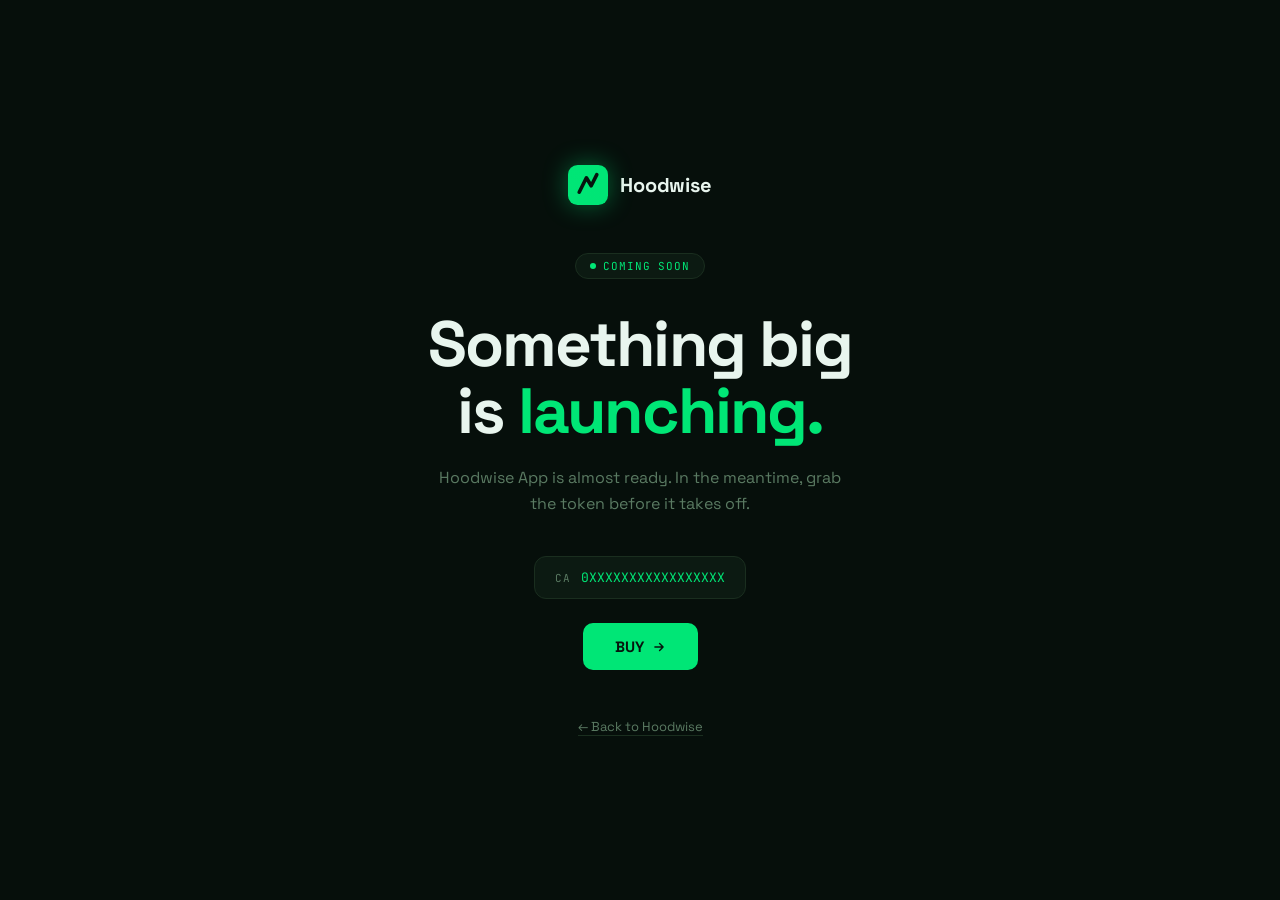
==== commit 724cced4: "feat: /app page jadi coming soon + CA + BUY button" ====
--- a/app/index.html
+++ b/app/index.html
@@ -3,113 +3,97 @@
 <head>
 <meta charset="UTF-8">
 <meta name="viewport" content="width=device-width, initial-scale=1.0">
-<meta name="virtual-protocol-site-verification" content="a6fea4a7f49a539a89cbaa86d7458dba">
-<title>Hoodwise — Understand Robinhood Chain</title>
+<title>Hoodwise — Coming Soon</title>
 <link rel="icon" href="/hoodwise-mark.svg" type="image/svg+xml">
 <link rel="preconnect" href="https://fonts.googleapis.com">
-<link href="https://fonts.googleapis.com/css2?family=Space+Grotesk:wght@400;500;600;700&family=Inter:wght@400;500;600&family=JetBrains+Mono:wght@400;500&display=swap" rel="stylesheet">
+<link href="https://fonts.googleapis.com/css2?family=Space+Grotesk:wght@400;500;600;700&family=JetBrains+Mono:wght@400;500&display=swap" rel="stylesheet">
 <link rel="stylesheet" href="/shared.css">
-<link rel="stylesheet" href="./styles.css">
-<meta property="og:type" content="website">
-<meta property="og:site_name" content="Hoodwise">
-<meta property="og:title" content="Hoodwise — Your AI guide to Robinhood Chain">
-<meta property="og:description" content="Ask clear, source-grounded questions about Robinhood Chain.">
-<meta property="og:url" content="https://hoodwise.xyz/app">
-<meta property="og:image" content="https://hoodwise.xyz/hoodwise-banner.png">
-<meta property="og:image:alt" content="Hoodwise — Your AI guide to Robinhood Chain">
-<meta name="twitter:card" content="summary_large_image">
-<meta name="twitter:title" content="Hoodwise — Your AI guide to Robinhood Chain">
-<meta name="twitter:description" content="Ask clear, source-grounded questions about Robinhood Chain.">
-<meta name="twitter:image" content="https://hoodwise.xyz/hoodwise-banner.png"></head>
+<style>
+  *, *::before, *::after { box-sizing: border-box; margin: 0; padding: 0; }
+  :root {
+    --primary: #00e676;
+    --primary-dim: #0a5c34;
+    --bg: #060f0b;
+    --bg-2: #0c1a12;
+    --border: #1a2e1f;
+    --text: #e8f5ee;
+    --text-muted: #5a7a62;
+  }
+  html, body { height: 100%; background: var(--bg); color: var(--text); font-family: 'Space Grotesk', sans-serif; }
+  body { display: flex; flex-direction: column; align-items: center; justify-content: center; min-height: 100vh; padding: 24px; text-align: center; }
+
+  .brand { display: flex; align-items: center; gap: 12px; justify-content: center; margin-bottom: 48px; }
+  .brand-mark { width: 40px; height: 40px; filter: drop-shadow(0 0 12px rgba(0,230,118,0.4)); }
+  .brand-name { font-size: 20px; font-weight: 700; letter-spacing: -0.01em; color: var(--text); }
+
+  .badge {
+    display: inline-flex; align-items: center; gap: 7px;
+    background: var(--bg-2); border: 1px solid var(--border);
+    border-radius: 100px; padding: 5px 14px;
+    font-family: 'JetBrains Mono', monospace; font-size: 11px;
+    letter-spacing: 0.08em; text-transform: uppercase; color: var(--primary);
+    margin-bottom: 32px;
+  }
+  .badge i { width: 6px; height: 6px; border-radius: 50%; background: var(--primary); animation: pulse 1.8s ease-in-out infinite; display: inline-block; }
+  @keyframes pulse { 0%,100% { opacity: 1; } 50% { opacity: 0.3; } }
+
+  h1 { font-size: clamp(36px, 7vw, 64px); font-weight: 700; letter-spacing: -0.03em; line-height: 1.05; margin-bottom: 20px; }
+  h1 em { color: var(--primary); font-style: normal; }
+  p { font-size: 16px; color: var(--text-muted); max-width: 420px; line-height: 1.6; margin-bottom: 40px; }
+
+  .ca-block {
+    display: flex; align-items: center; gap: 10px; flex-wrap: wrap; justify-content: center;
+    background: var(--bg-2); border: 1px solid var(--border); border-radius: 12px;
+    padding: 12px 20px; margin-bottom: 16px;
+  }
+  .ca-label { font-family: 'JetBrains Mono', monospace; font-size: 11px; text-transform: uppercase; letter-spacing: 0.1em; color: var(--text-muted); }
+  .ca-address { font-family: 'JetBrains Mono', monospace; font-size: 13px; color: var(--primary); word-break: break-all; }
+
+  .btn-buy {
+    display: inline-flex; align-items: center; gap: 8px;
+    background: var(--primary); color: #06150e;
+    font-family: 'Space Grotesk', sans-serif; font-weight: 700; font-size: 15px;
+    border: none; border-radius: 10px; padding: 14px 32px;
+    text-decoration: none; cursor: pointer;
+    transition: filter 0.15s, transform 0.1s;
+    margin-top: 8px;
+  }
+  .btn-buy:hover { filter: brightness(1.1); transform: translateY(-1px); }
+  .btn-buy:active { transform: scale(0.98); }
+
+  .back { margin-top: 48px; font-size: 13px; color: var(--text-muted); }
+  .back a { color: var(--text-muted); text-decoration: none; border-bottom: 1px solid var(--border); transition: color 0.15s; }
+  .back a:hover { color: var(--primary); }
+</style>
+</head>
 <body>
-  <script src="/cursor.js"></script>
-  <div class="app" id="app">
-    <canvas class="ambient-field" id="ambientField" aria-hidden="true"></canvas>
-
-    <!-- Sidebar -->
-    <aside class="sidebar" id="sidebar">
-      <div class="sidebar-header">
-        <div class="brand">
-          <a href="/" class="brand-home-link" title="Back to Hoodwise home" data-transition>
-          <svg class="brand-mark" viewBox="0 0 100 100" aria-hidden="true">
-            <rect width="100" height="100" rx="24" fill="url(#g1)"/>
-            <path d="M28 68 L46 32 L58 52 L72 24" stroke="#06150e" stroke-width="9" fill="none" stroke-linecap="round" stroke-linejoin="round"/>
-            <defs><linearGradient id="g1" x1="0" y1="0" x2="100" y2="100">
-              <stop offset="0%" stop-color="#00e676"/>
-              <stop offset="100%" stop-color="#0a5c34"/>
-            </linearGradient></defs>
-          </svg>
-          </a>
-          <div>
-            <div class="brand-name">Hoodwise</div>
-            <div class="brand-tag">Robinhood Chain, explained</div>
-          </div>
-        </div>
-        <button class="icon-btn" id="collapseBtn" title="Collapse sidebar" aria-label="Collapse sidebar">
-          <svg viewBox="0 0 24 24" width="18" height="18"><path d="M15 6l-6 6 6 6" stroke="currentColor" stroke-width="2" fill="none" stroke-linecap="round" stroke-linejoin="round"/></svg>
-        </button>
-      </div>
-
-      <button class="new-chat-btn" id="newChatBtn">
-        <svg viewBox="0 0 24 24" width="16" height="16"><path d="M12 5v14M5 12h14" stroke="currentColor" stroke-width="2" stroke-linecap="round"/></svg>
-        New chat
-      </button>
-
-      <div class="history-label">History</div>
-      <div class="history-list" id="historyList"></div>
-
-      <div class="sidebar-footer">
-        <button class="theme-toggle" id="themeToggle" title="Toggle theme">
-          <svg id="themeIconMoon" viewBox="0 0 24 24" width="16" height="16"><path d="M21 12.8A9 9 0 1 1 11.2 3a7 7 0 0 0 9.8 9.8z" stroke="currentColor" stroke-width="2" fill="none" stroke-linecap="round" stroke-linejoin="round"/></svg>
-          <svg id="themeIconSun" viewBox="0 0 24 24" width="16" height="16" style="display:none"><circle cx="12" cy="12" r="4" stroke="currentColor" stroke-width="2" fill="none"/><path d="M12 2v2M12 20v2M4.9 4.9l1.4 1.4M17.7 17.7l1.4 1.4M2 12h2M20 12h2M4.9 19.1l1.4-1.4M17.7 6.3l1.4-1.4" stroke="currentColor" stroke-width="2" stroke-linecap="round"/></svg>
-          <span id="themeLabel">Dark mode</span>
-        </button>
-      </div>
-    </aside>
-
-    <!-- Main -->
-    <main class="main">
-      <header class="topbar">
-        <button class="icon-btn mobile-only" id="expandBtn" title="Show history" aria-label="Show history">
-          <svg viewBox="0 0 24 24" width="18" height="18"><path d="M4 7h16M4 12h16M4 17h16" stroke="currentColor" stroke-width="2" stroke-linecap="round"/></svg>
-        </button>
-        <div class="topbar-title">
-          <span id="conversationTitle">New chat</span>
-        </div>
-        <div class="topbar-presence" aria-label="Private browser session"><i></i><span>PRIVATE</span></div>
-        <div class="ledger" aria-hidden="true">
-          <svg viewBox="0 0 600 40" preserveAspectRatio="none">
-            <g class="ledger-track">
-              <path d="M0,20 L20,20 L30,8 L45,32 L60,14 L75,26 L90,20 L110,20 L125,6 L140,30 L155,18 L170,24 L190,20 L300,20 L320,8 L335,32 L350,14 L365,26 L380,20 L400,20 L415,6 L430,30 L445,18 L460,24 L480,20 L600,20"/>
-              <path d="M0,20 L20,20 L30,8 L45,32 L60,14 L75,26 L90,20 L110,20 L125,6 L140,30 L155,18 L170,24 L190,20 L300,20 L320,8 L335,32 L350,14 L365,26 L380,20 L400,20 L415,6 L430,30 L445,18 L460,24 L480,20 L600,20" transform="translate(600,0)"/>
-            </g>
-          </svg>
-        </div>
-      </header>
-
-      <div class="messages" id="messages"></div>
-
-      <div class="chips" id="chips">
-        <button class="chip" data-q="What is Robinhood Chain in simple terms?">what is it, simply?</button>
-        <button class="chip" data-q="What are Stock Tokens and how do they work?">Stock Tokens</button>
-        <button class="chip" data-q="Tell me about the memecoin scene on Robinhood Chain">memecoin scene</button>
-        <button class="chip" data-q="How is Robinhood Chain different from Base?">vs. Base</button>
-        <button class="chip" data-q="What is Robinhood Earn and is it safe?">Robinhood Earn</button>
-      </div>
-
-      <form class="inputbar" id="inputForm">
-        <textarea class="input" id="input" rows="1" maxlength="4000" aria-describedby="composerMeta" placeholder="Ask anything about Robinhood Chain..."></textarea>
-        <button class="send-btn" id="sendBtn" type="submit" aria-label="Send message">
-          <svg viewBox="0 0 24 24" width="16" height="16"><path d="M5 12h14M13 6l6 6-6 6" stroke="currentColor" stroke-width="2" fill="none" stroke-linecap="round" stroke-linejoin="round"/></svg>
-        </button>
-      </form>
-      <div class="composer-meta" id="composerMeta"><span>Enter to send · Shift + Enter for a new line</span><span id="charCount">0 / 4,000</span></div>
-      <div class="disclaimer">Hoodwise explains how Robinhood Chain works. It is not affiliated with Robinhood Markets, and nothing here is financial advice.</div>
-    </main>
+  <div class="brand">
+    <svg class="brand-mark" viewBox="0 0 100 100" aria-hidden="true">
+      <rect width="100" height="100" rx="24" fill="url(#g1)"/>
+      <path d="M28 68 L46 32 L58 52 L72 24" stroke="#06150e" stroke-width="9" fill="none" stroke-linecap="round" stroke-linejoin="round"/>
+      <defs><linearGradient id="g1" x1="0" y1="0" x2="100" y2="100">
+        <stop offset="0%" stop-color="#00e676"/>
+        <stop offset="100%" stop-color="#0a5c34"/>
+      </linearGradient></defs>
+    </svg>
+    <span class="brand-name">Hoodwise</span>
   </div>
 
-  <div class="hw-page-transition" id="pageTransition"></div>
-  <div class="interaction-status" id="interactionStatus" role="status" aria-live="polite"></div>
-  <script src="./app.js"></script>
+  <div class="badge"><i></i> Coming Soon</div>
+
+  <h1>Something big<br>is <em>launching.</em></h1>
+  <p>Hoodwise App is almost ready. In the meantime, grab the token before it takes off.</p>
+
+  <div class="ca-block">
+    <span class="ca-label">CA</span>
+    <span class="ca-address">0XXXXXXXXXXXXXXXXX</span>
+  </div>
+
+  <a href="https://app.virtuals.io" target="_blank" rel="noopener noreferrer" class="btn-buy">
+    BUY
+    <svg viewBox="0 0 24 24" width="14" height="14"><path d="M5 12h14M13 6l6 6-6 6" stroke="currentColor" stroke-width="2.5" fill="none" stroke-linecap="round" stroke-linejoin="round"/></svg>
+  </a>
+
+  <div class="back"><a href="/">← Back to Hoodwise</a></div>
 </body>
 </html>
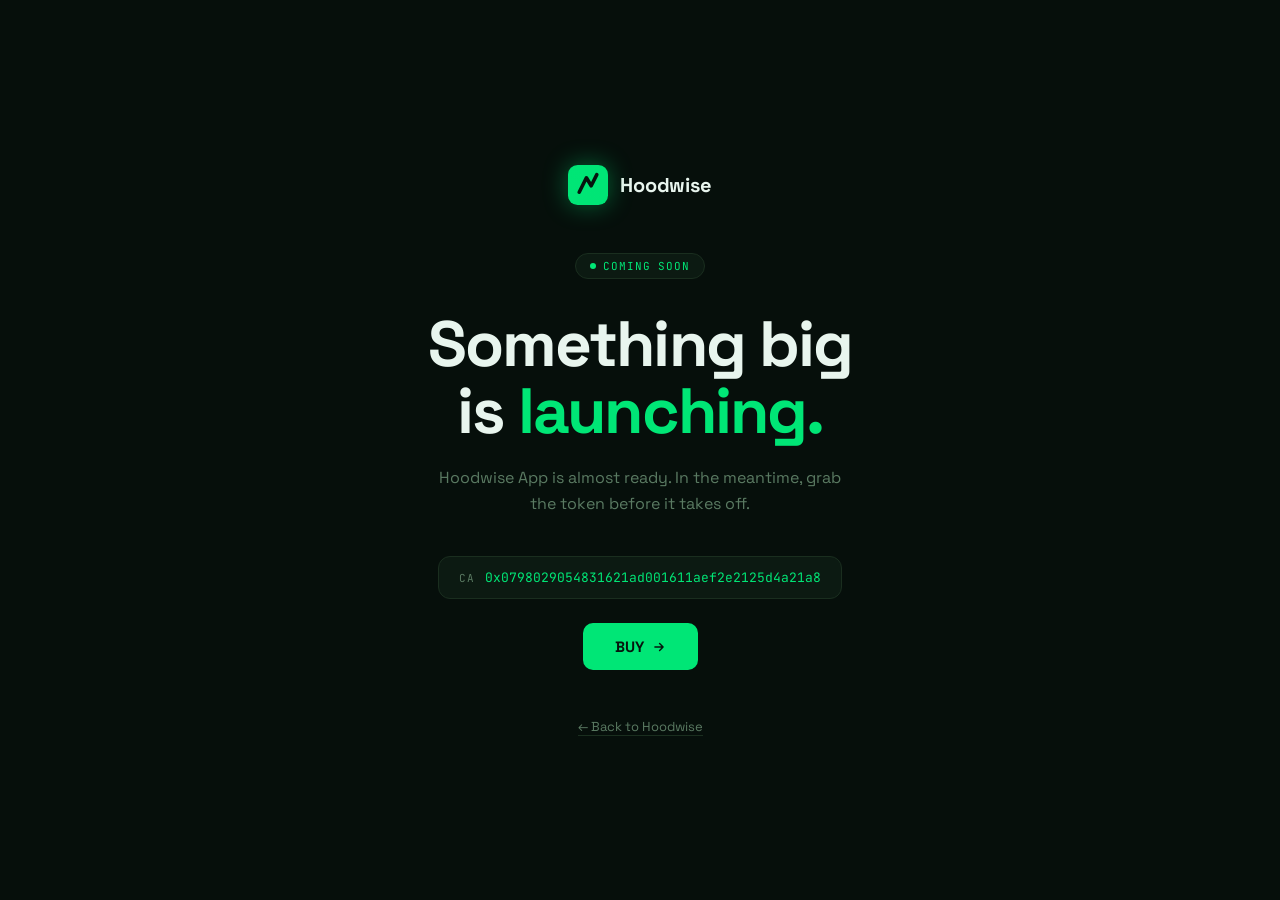
==== commit c18ff71a: "feat: CA + BUY link real address" ====
--- a/app/index.html
+++ b/app/index.html
@@ -86,10 +86,10 @@
 
   <div class="ca-block">
     <span class="ca-label">CA</span>
-    <span class="ca-address">0XXXXXXXXXXXXXXXXX</span>
+    <span class="ca-address">0x0798029054831621ad001611aef2e2125d4a21a8</span>
   </div>
 
-  <a href="https://app.virtuals.io" target="_blank" rel="noopener noreferrer" class="btn-buy">
+  <a href="https://ape.store/robinhood/0x0798029054831621ad001611aef2e2125d4a21a8" target="_blank" rel="noopener noreferrer" class="btn-buy">
     BUY
     <svg viewBox="0 0 24 24" width="14" height="14"><path d="M5 12h14M13 6l6 6-6 6" stroke="currentColor" stroke-width="2.5" fill="none" stroke-linecap="round" stroke-linejoin="round"/></svg>
   </a>
